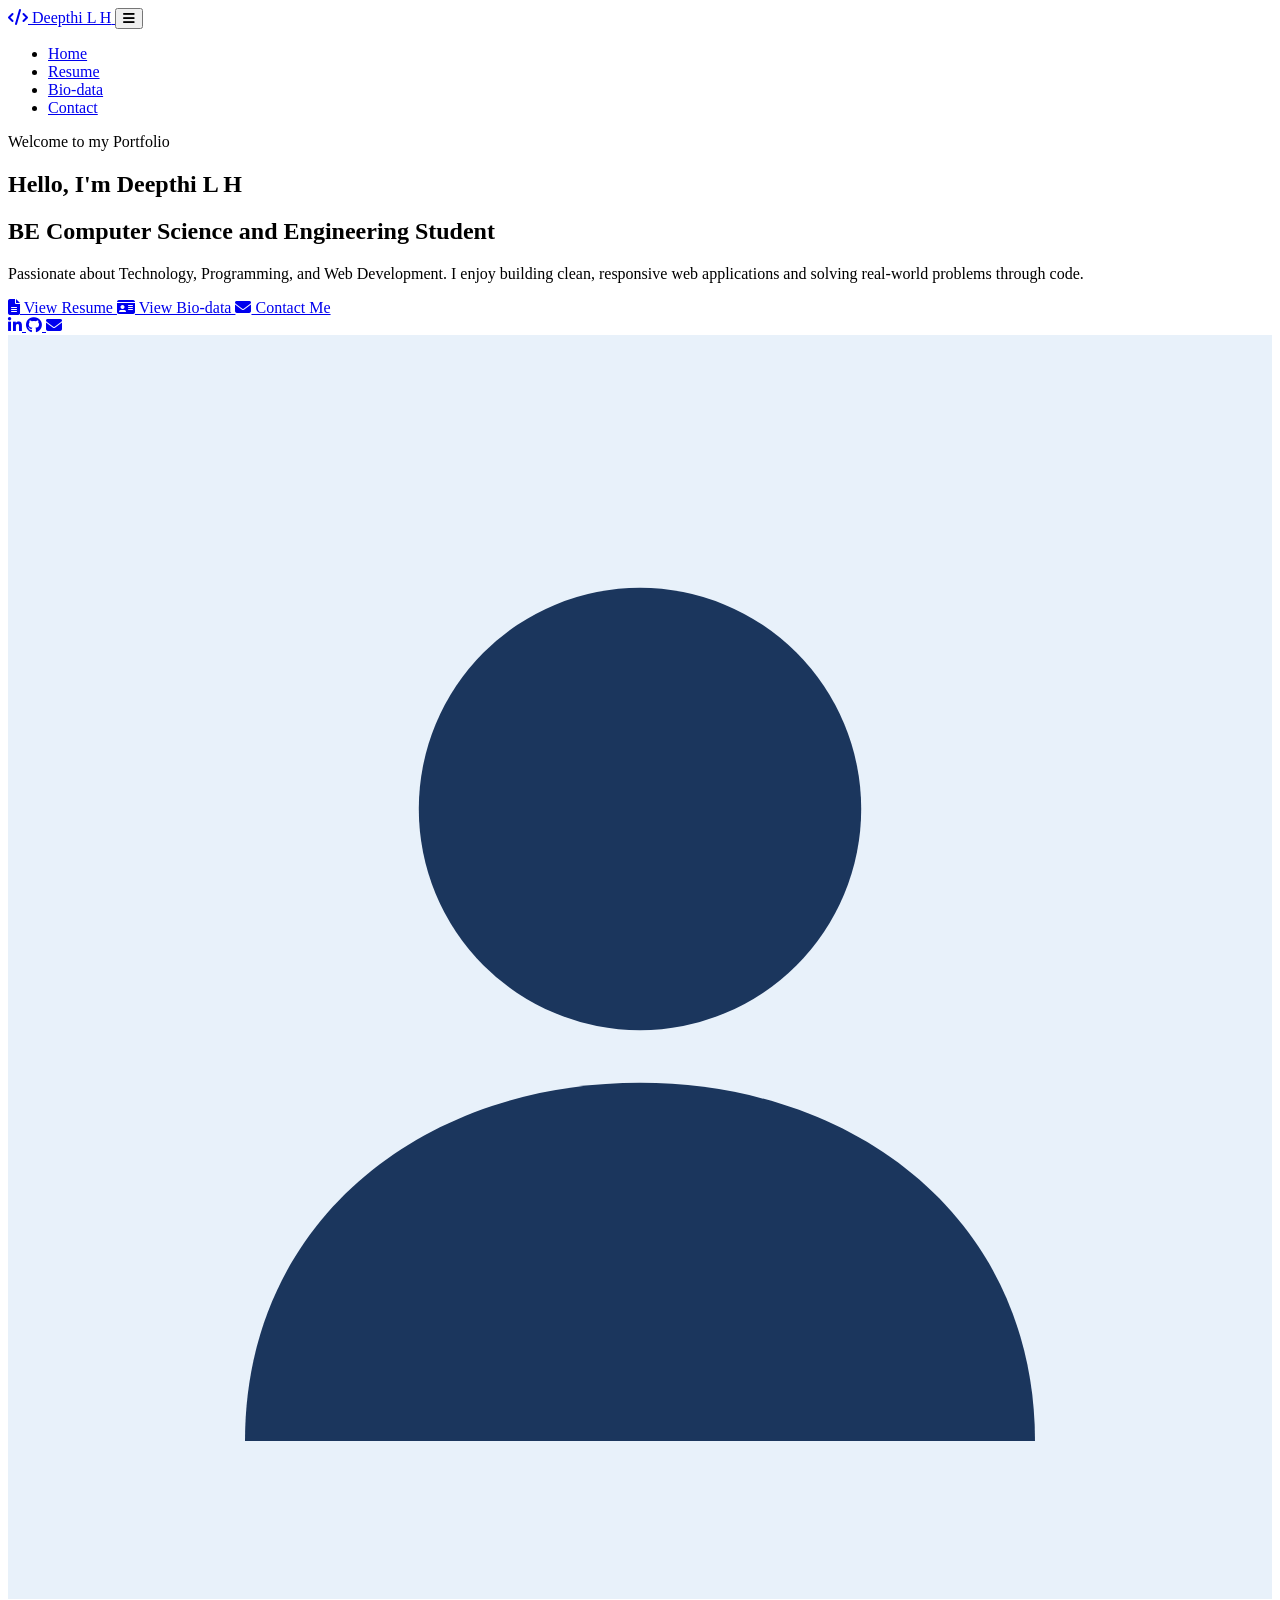
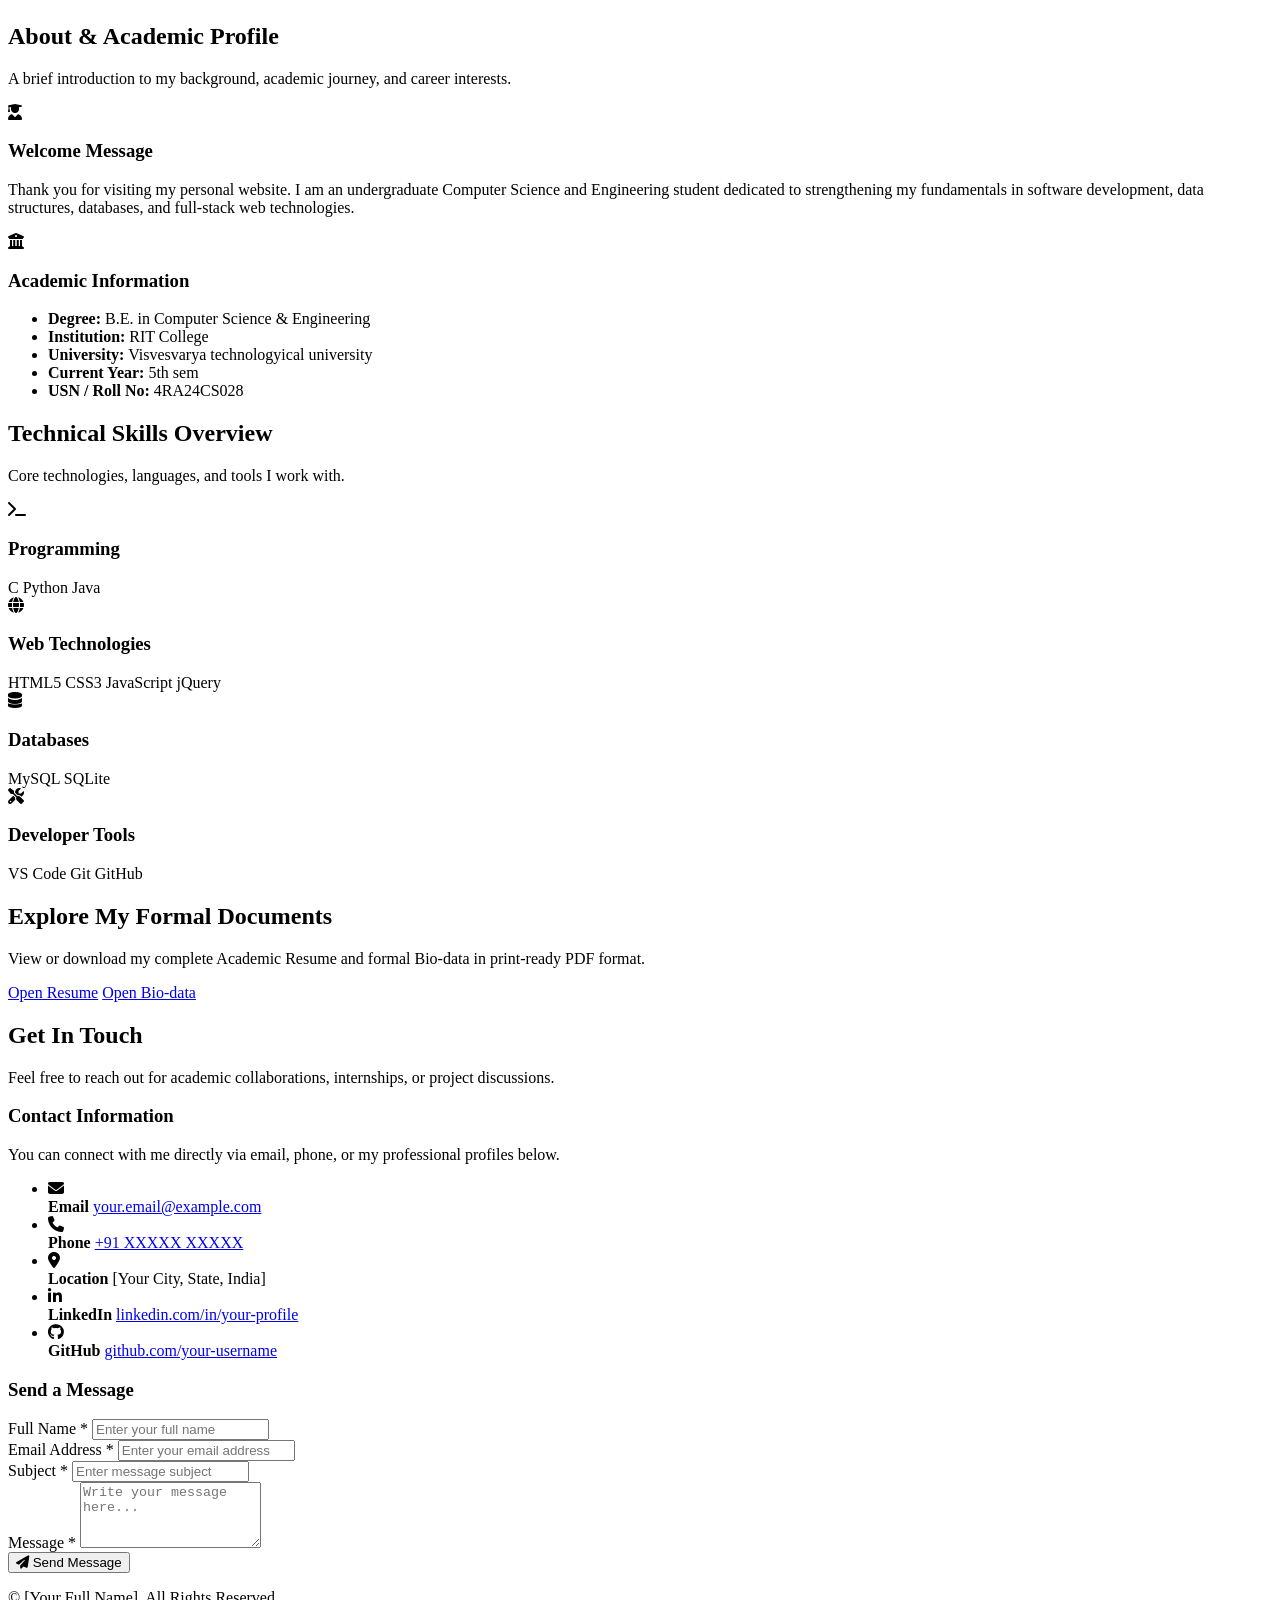
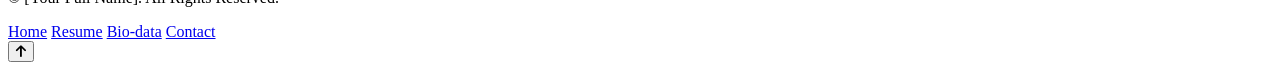
==== index.html @ 4bb5335f "Add files via upload" ====
<!DOCTYPE html>
<html lang="en">
<head>
    <meta charset="UTF-8">
    <meta name="viewport" content="width=device-width, initial-scale=1.0">
    <meta name="description" content="Personal Portfolio, Resume, and Bio-data Website">
    <title>Home | DEEPTHI L H - Portfolio</title>

    <!-- Google Fonts -->
    <link rel="preconnect" href="https://fonts.googleapis.com">
    <link rel="preconnect" href="https://fonts.gstatic.com" crossorigin>
    <link href="https://fonts.googleapis.com/css2?family=Inter:wght@300;400;500;600;700&family=Poppins:wght@500;600;700&display=swap" rel="stylesheet">

    <!-- Font Awesome Icons -->
    <link rel="stylesheet" href="https://cdnjs.cloudflare.com/ajax/libs/font-awesome/6.5.1/css/all.min.css">

    <!-- Custom CSS -->
    <link rel="stylesheet" href="css/style.css">
</head>
<body>

    <!-- Navigation Bar -->
    <header class="site-header">
        <nav class="navbar container" aria-label="Main Navigation">
            <a href="index.html" class="brand-logo">
                <span class="brand-icon"><i class="fa-solid fa-code"></i></span>
                <span class="brand-text">Deepthi L H</span>
            </a>

            <button class="nav-toggle" id="navToggle" aria-label="Toggle Navigation" aria-expanded="false">
                <i class="fa-solid fa-bars"></i>
            </button>

            <ul class="nav-links" id="navLinks">
                <li><a href="index.html" class="nav-link active">Home</a></li>
                <li><a href="resume.html" class="nav-link">Resume</a></li>
                <li><a href="biodata.html" class="nav-link">Bio-data</a></li>
                <li><a href="#contact" class="nav-link">Contact</a></li>
            </ul>
        </nav>
    </header>

    <main>
        <!-- Hero Section -->
        <section class="hero-section" id="home">
            <div class="container hero-grid">
                <div class="hero-content fade-in">
                    <span class="welcome-badge">Welcome to my Portfolio</span>
                    <h1 class="hero-title">Hello, I'm <span class="highlight">Deepthi L H</span></h1>
                    <h2 class="hero-subtitle">BE Computer Science and Engineering Student</h2>
                    <p class="hero-description">
                        Passionate about Technology, Programming, and Web Development. I enjoy building clean, responsive web applications and solving real-world problems through code.
                    </p>

                    <div class="hero-actions">
                        <a href="resume.html" class="btn btn-primary">
                            <i class="fa-solid fa-file-lines"></i> View Resume
                        </a>
                        <a href="biodata.html" class="btn btn-outline">
                            <i class="fa-solid fa-id-card"></i> View Bio-data
                        </a>
                        <a href="#contact" class="btn btn-light">
                            <i class="fa-solid fa-envelope"></i> Contact Me
                        </a>
                    </div>

                    <div class="social-links" aria-label="Social Media Links">
                        <a href="https://linkedin.com/in/your-profile" target="_blank" rel="noopener noreferrer" aria-label="LinkedIn">
                            <i class="fa-brands fa-linkedin-in"></i>
                        </a>
                        <a href="https://github.com/your-username" target="_blank" rel="noopener noreferrer" aria-label="GitHub">
                            <i class="fa-brands fa-github"></i>
                        </a>
                        <a href="mailto:your.email@example.com" aria-label="Email">
                            <i class="fa-solid fa-envelope"></i>
                        </a>
                    </div>
                </div>

                <div class="hero-image-wrapper fade-in">
                    <div class="profile-frame">
                        <img src="images/profile.jpg" alt="Profile Photograph of Deepthi L H"
                             onerror="this.onerror=null; this.src='data:image/svg+xml;utf8,<svg xmlns=%22http://www.w3.org/2000/svg%22 viewBox=%220 0 240 240%22><rect width=%22240%22 height=%22240%22 fill=%22%23e8f1fa%22/><circle cx=%22120%22 cy=%2290%22 r=%2242%22 fill=%22%231b365d%22/><path d=%22M45 210c0-42 34-68 75-68s75 26 75 68%22 fill=%22%231b365d%22/></svg>';">
                    </div>
                </div>
            </div>
        </section>

        <!-- About & Academic Overview Section -->
        <section class="section about-section" id="about">
            <div class="container">
                <div class="section-header reveal">
                    <h2 class="section-title">About &amp; Academic Profile</h2>
                    <p class="section-subtitle">A brief introduction to my background, academic journey, and career interests.</p>
                </div>

                <div class="about-grid">
                    <article class="info-card reveal">
                        <div class="card-icon"><i class="fa-solid fa-user-graduate"></i></div>
                        <h3>Welcome Message</h3>
                        <p>
                            Thank you for visiting my personal website. I am an undergraduate Computer Science and Engineering student dedicated to strengthening my fundamentals in software development, data structures, databases, and full-stack web technologies.
                        </p>
                    </article>

                    <article class="info-card reveal">
                        <div class="card-icon"><i class="fa-solid fa-building-columns"></i></div>
                        <h3>Academic Information</h3>
                        <ul class="academic-list">
                            <li><strong>Degree:</strong> B.E. in Computer Science &amp; Engineering</li>
                            <li><strong>Institution:</strong> RIT College</li>
                            <li><strong>University:</strong> Visvesvarya technologyical university</li>
                            <li><strong>Current Year:</strong> 5th sem</li>
                            <li><strong>USN / Roll No:</strong> 4RA24CS028</li>
                        </ul>
                    </article>
                </div>
            </div>
        </section>

        <!-- Technical Skills Overview -->
        <section class="section skills-section bg-subtle" id="skills">
            <div class="container">
                <div class="section-header reveal">
                    <h2 class="section-title">Technical Skills Overview</h2>
                    <p class="section-subtitle">Core technologies, languages, and tools I work with.</p>
                </div>

                <div class="skills-grid">
                    <div class="skill-card reveal">
                        <div class="skill-icon"><i class="fa-solid fa-terminal"></i></div>
                        <h3>Programming</h3>
                        <div class="skill-tags">
                            <span class="tag">C</span>
                            <span class="tag">Python</span>
                            <span class="tag">Java</span>
                        </div>
                    </div>

                    <div class="skill-card reveal">
                        <div class="skill-icon"><i class="fa-solid fa-globe"></i></div>
                        <h3>Web Technologies</h3>
                        <div class="skill-tags">
                            <span class="tag">HTML5</span>
                            <span class="tag">CSS3</span>
                            <span class="tag">JavaScript</span>
                            <span class="tag">jQuery</span>
                        </div>
                    </div>

                    <div class="skill-card reveal">
                        <div class="skill-icon"><i class="fa-solid fa-database"></i></div>
                        <h3>Databases</h3>
                        <div class="skill-tags">
                            <span class="tag">MySQL</span>
                            <span class="tag">SQLite</span>
                        </div>
                    </div>

                    <div class="skill-card reveal">
                        <div class="skill-icon"><i class="fa-solid fa-screwdriver-wrench"></i></div>
                        <h3>Developer Tools</h3>
                        <div class="skill-tags">
                            <span class="tag">VS Code</span>
                            <span class="tag">Git</span>
                            <span class="tag">GitHub</span>
                        </div>
                    </div>
                </div>
            </div>
        </section>

        <!-- Quick Navigation Callout -->
        <section class="section cta-section">
            <div class="container">
                <div class="cta-box reveal">
                    <div>
                        <h2>Explore My Formal Documents</h2>
                        <p>View or download my complete Academic Resume and formal Bio-data in print-ready PDF format.</p>
                    </div>
                    <div class="cta-buttons">
                        <a href="resume.html" class="btn btn-primary">Open Resume</a>
                        <a href="biodata.html" class="btn btn-outline-light">Open Bio-data</a>
                    </div>
                </div>
            </div>
        </section>

        <!-- Contact Section -->
        <section class="section contact-section bg-subtle" id="contact">
            <div class="container">
                <div class="section-header reveal">
                    <h2 class="section-title">Get In Touch</h2>
                    <p class="section-subtitle">Feel free to reach out for academic collaborations, internships, or project discussions.</p>
                </div>

                <div class="contact-grid">
                    <!-- Contact Details -->
                    <div class="contact-info-card reveal">
                        <h3>Contact Information</h3>
                        <p class="contact-intro">You can connect with me directly via email, phone, or my professional profiles below.</p>

                        <ul class="contact-details-list">
                            <li>
                                <span class="contact-icon"><i class="fa-solid fa-envelope"></i></span>
                                <div>
                                    <strong>Email</strong>
                                    <a href="mailto:your.email@example.com">your.email@example.com</a>
                                </div>
                            </li>
                            <li>
                                <span class="contact-icon"><i class="fa-solid fa-phone"></i></span>
                                <div>
                                    <strong>Phone</strong>
                                    <a href="tel:+910000000000">+91 XXXXX XXXXX</a>
                                </div>
                            </li>
                            <li>
                                <span class="contact-icon"><i class="fa-solid fa-location-dot"></i></span>
                                <div>
                                    <strong>Location</strong>
                                    <span>[Your City, State, India]</span>
                                </div>
                            </li>
                            <li>
                                <span class="contact-icon"><i class="fa-brands fa-linkedin-in"></i></span>
                                <div>
                                    <strong>LinkedIn</strong>
                                    <a href="https://linkedin.com/in/your-profile" target="_blank" rel="noopener noreferrer">linkedin.com/in/your-profile</a>
                                </div>
                            </li>
                            <li>
                                <span class="contact-icon"><i class="fa-brands fa-github"></i></span>
                                <div>
                                    <strong>GitHub</strong>
                                    <a href="https://github.com/your-username" target="_blank" rel="noopener noreferrer">github.com/your-username</a>
                                </div>
                            </li>
                        </ul>
                    </div>

                    <!-- Contact Form -->
                    <div class="contact-form-card reveal">
                        <h3>Send a Message</h3>
                        <form id="contactForm" novalidate>
                            <div class="form-group">
                                <label for="name">Full Name <span class="required">*</span></label>
                                <input type="text" id="name" name="name" placeholder="Enter your full name">
                                <small class="error-message" id="nameError"></small>
                            </div>

                            <div class="form-group">
                                <label for="email">Email Address <span class="required">*</span></label>
                                <input type="email" id="email" name="email" placeholder="Enter your email address">
                                <small class="error-message" id="emailError"></small>
                            </div>

                            <div class="form-group">
                                <label for="subject">Subject <span class="required">*</span></label>
                                <input type="text" id="subject" name="subject" placeholder="Enter message subject">
                                <small class="error-message" id="subjectError"></small>
                            </div>

                            <div class="form-group">
                                <label for="message">Message <span class="required">*</span></label>
                                <textarea id="message" name="message" rows="4" placeholder="Write your message here..."></textarea>
                                <small class="error-message" id="messageError"></small>
                            </div>

                            <button type="submit" class="btn btn-primary btn-block">
                                <i class="fa-solid fa-paper-plane"></i> Send Message
                            </button>

                            <div class="form-feedback" id="formFeedback" role="alert" aria-live="polite"></div>
                        </form>
                    </div>
                </div>
            </div>
        </section>
    </main>

    <!-- Footer -->
    <footer class="site-footer">
        <div class="container footer-content">
            <p>&copy; <span id="currentYear"></span> [Your Full Name]. All Rights Reserved.</p>
            <div class="footer-links">
                <a href="index.html">Home</a>
                <a href="resume.html">Resume</a>
                <a href="biodata.html">Bio-data</a>
                <a href="#contact">Contact</a>
            </div>
        </div>
    </footer>

    <!-- Back to Top Button -->
    <button id="backToTop" class="back-to-top" aria-label="Back to top">
        <i class="fa-solid fa-arrow-up"></i>
    </button>

    <!-- jQuery CDN -->
    <script src="https://code.jquery.com/jquery-3.7.1.min.js"></script>
    <!-- Custom JavaScript -->
    <script src="js/script.js"></script>
</body>
</html>
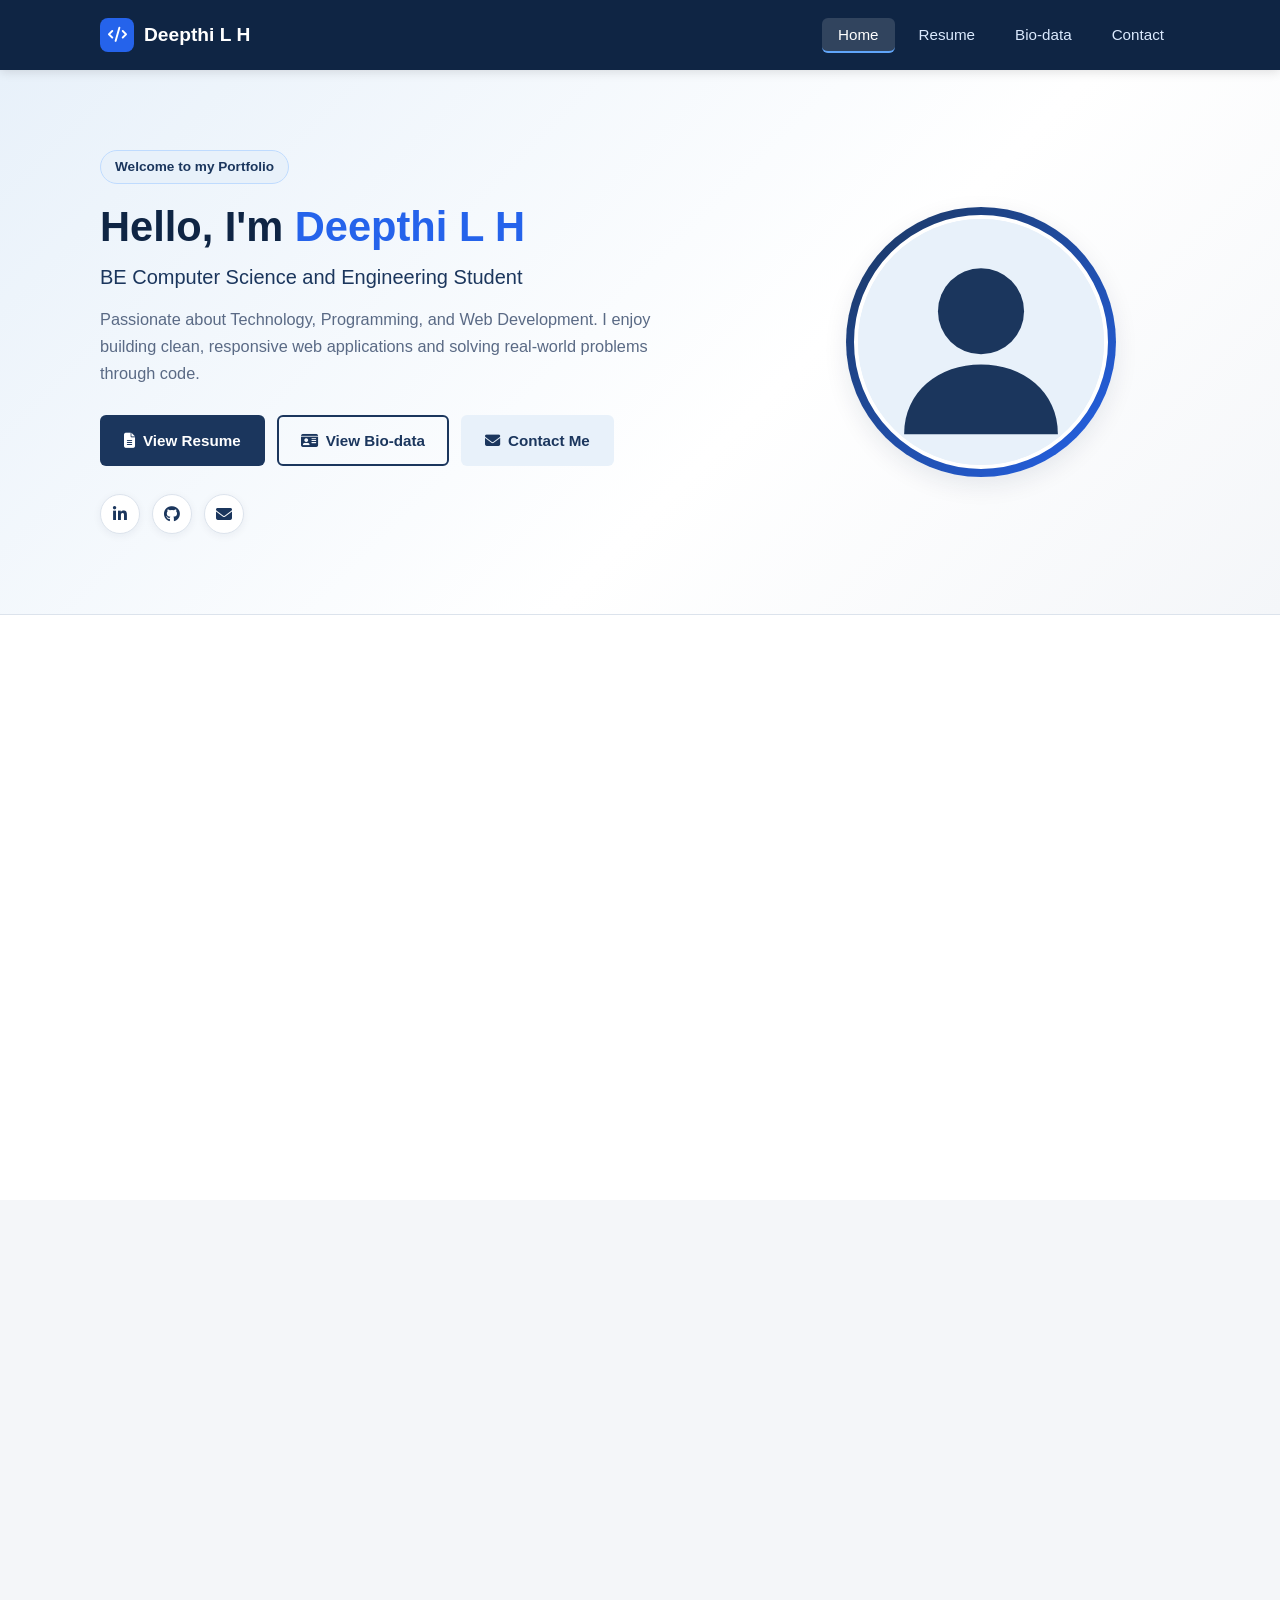
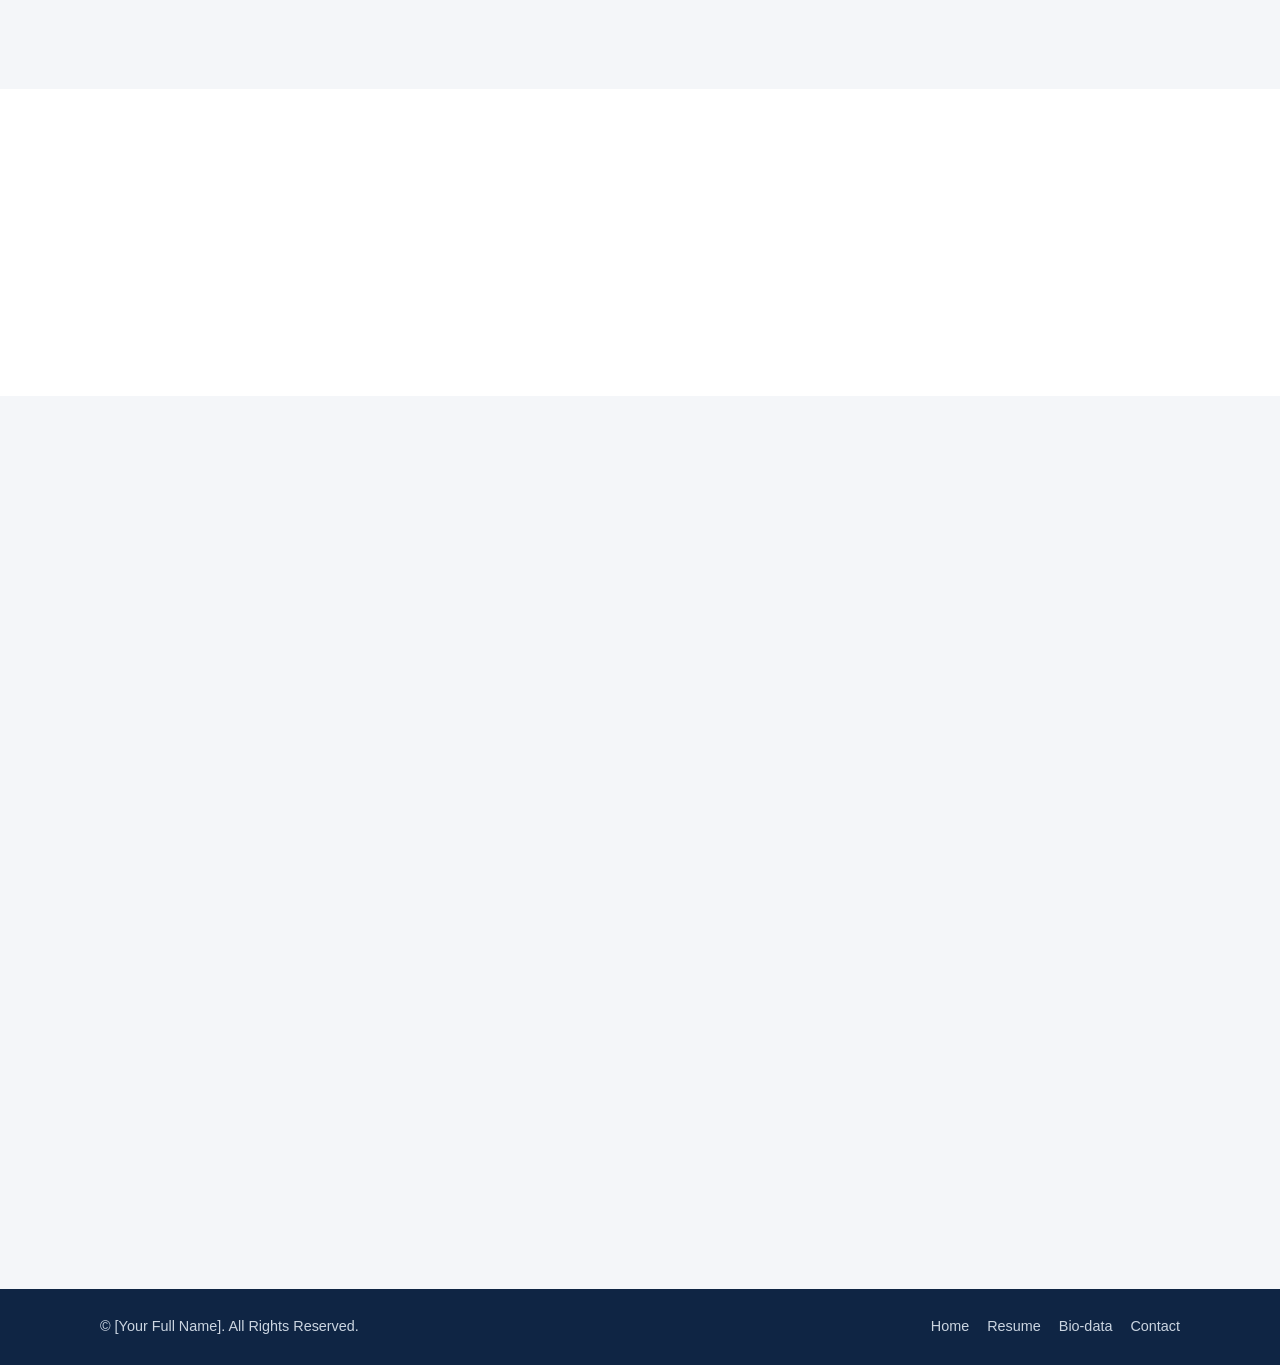
==== commit 8e67d0de: "Fix HTML encoding issues in index.html" ====
--- a/index.html
+++ b/index.html
@@ -15,7 +15,7 @@
     <link rel="stylesheet" href="https://cdnjs.cloudflare.com/ajax/libs/font-awesome/6.5.1/css/all.min.css">
 
     <!-- Custom CSS -->
-    <link rel="stylesheet" href="css/style.css">
+    <link rel="stylesheet" href="style.css">
 </head>
 <body>
 
@@ -302,4 +302,5 @@
     <!-- Custom JavaScript -->
     <script src="js/script.js"></script>
 </body>
-</html>+
+</html>
--- a/style.css
+++ b/style.css
@@ -0,0 +1,1051 @@
+/* =========================================
+   1. CSS Variables & Base Reset
+   Color Palette: Navy Blue, White, Light Blue, Subtle Grey
+   ========================================= */
+:root {
+    --navy-dark: #0f2544;
+    --navy-primary: #1b365d;
+    --blue-accent: #2563eb;
+    --blue-light: #e8f1fa;
+    --blue-border: #bfdbfe;
+    --white: #ffffff;
+    --grey-bg: #f4f6f9;
+    --grey-border: #dce3ec;
+    --text-main: #1e293b;
+    --text-muted: #5a6a85;
+    --success-color: #15803d;
+    --error-color: #dc2626;
+
+    --font-heading: 'Poppins', sans-serif;
+    --font-body: 'Inter', sans-serif;
+
+    --shadow-sm: 0 2px 8px rgba(15, 37, 68, 0.06);
+    --shadow-md: 0 8px 24px rgba(15, 37, 68, 0.09);
+    --radius-sm: 6px;
+    --radius-md: 12px;
+    --transition: all 0.25s ease;
+}
+
+*,
+*::before,
+*::after {
+    box-sizing: border-box;
+    margin: 0;
+    padding: 0;
+}
+
+html {
+    scroll-behavior: smooth;
+}
+
+body {
+    font-family: var(--font-body);
+    color: var(--text-main);
+    background-color: var(--white);
+    line-height: 1.65;
+    overflow-x: hidden;
+}
+
+h1, h2, h3, h4 {
+    font-family: var(--font-heading);
+    color: var(--navy-dark);
+    line-height: 1.3;
+}
+
+a {
+    color: var(--blue-accent);
+    text-decoration: none;
+    transition: var(--transition);
+}
+
+img {
+    max-width: 100%;
+    display: block;
+}
+
+.container {
+    width: 100%;
+    max-width: 1120px;
+    margin: 0 auto;
+    padding: 0 20px;
+}
+
+.section {
+    padding: 72px 0;
+}
+
+.bg-subtle {
+    background-color: var(--grey-bg);
+}
+
+/* =========================================
+   2. Navigation Bar
+   ========================================= */
+.site-header {
+    position: sticky;
+    top: 0;
+    z-index: 1000;
+    background-color: var(--navy-dark);
+    box-shadow: 0 2px 10px rgba(0, 0, 0, 0.12);
+}
+
+.navbar {
+    display: flex;
+    align-items: center;
+    justify-content: space-between;
+    height: 70px;
+}
+
+.brand-logo {
+    display: flex;
+    align-items: center;
+    gap: 10px;
+    color: var(--white);
+    font-family: var(--font-heading);
+    font-size: 1.2rem;
+    font-weight: 600;
+}
+
+.brand-icon {
+    display: inline-flex;
+    align-items: center;
+    justify-content: center;
+    width: 34px;
+    height: 34px;
+    background-color: var(--blue-accent);
+    border-radius: 8px;
+    font-size: 0.95rem;
+}
+
+.nav-links {
+    list-style: none;
+    display: flex;
+    align-items: center;
+    gap: 8px;
+}
+
+.nav-link {
+    color: #dbeafe;
+    font-weight: 500;
+    font-size: 0.95rem;
+    padding: 8px 16px;
+    border-radius: var(--radius-sm);
+}
+
+.nav-link:hover,
+.nav-link.active {
+    background-color: rgba(255, 255, 255, 0.14);
+    color: var(--white);
+}
+
+.nav-link.active {
+    border-bottom: 2px solid #60a5fa;
+}
+
+.nav-toggle {
+    display: none;
+    background: none;
+    border: none;
+    color: var(--white);
+    font-size: 1.4rem;
+    cursor: pointer;
+    padding: 6px;
+}
+
+/* =========================================
+   3. Buttons
+   ========================================= */
+.btn {
+    display: inline-flex;
+    align-items: center;
+    justify-content: center;
+    gap: 8px;
+    padding: 11px 22px;
+    font-family: var(--font-body);
+    font-size: 0.95rem;
+    font-weight: 600;
+    border-radius: var(--radius-sm);
+    border: 2px solid transparent;
+    cursor: pointer;
+    transition: var(--transition);
+}
+
+.btn-primary {
+    background-color: var(--navy-primary);
+    color: var(--white);
+}
+
+.btn-primary:hover {
+    background-color: var(--blue-accent);
+    transform: translateY(-2px);
+    box-shadow: var(--shadow-sm);
+}
+
+.btn-outline {
+    background-color: transparent;
+    color: var(--navy-primary);
+    border-color: var(--navy-primary);
+}
+
+.btn-outline:hover {
+    background-color: var(--navy-primary);
+    color: var(--white);
+    transform: translateY(-2px);
+}
+
+.btn-light {
+    background-color: var(--blue-light);
+    color: var(--navy-primary);
+}
+
+.btn-light:hover {
+    background-color: var(--blue-border);
+    transform: translateY(-2px);
+}
+
+.btn-outline-light {
+    background-color: transparent;
+    color: var(--white);
+    border-color: var(--white);
+}
+
+.btn-outline-light:hover {
+    background-color: var(--white);
+    color: var(--navy-dark);
+}
+
+.btn-block {
+    width: 100%;
+}
+
+/* =========================================
+   4. Hero Section (index.html)
+   ========================================= */
+.hero-section {
+    background: linear-gradient(135deg, var(--blue-light) 0%, var(--white) 60%, var(--grey-bg) 100%);
+    padding: 80px 0;
+    border-bottom: 1px solid var(--grey-border);
+}
+
+.hero-grid {
+    display: grid;
+    grid-template-columns: 1.35fr 0.85fr;
+    align-items: center;
+    gap: 48px;
+}
+
+.welcome-badge {
+    display: inline-block;
+    background-color: var(--blue-light);
+    color: var(--navy-primary);
+    border: 1px solid var(--blue-border);
+    padding: 5px 14px;
+    border-radius: 999px;
+    font-size: 0.85rem;
+    font-weight: 600;
+    margin-bottom: 16px;
+}
+
+.hero-title {
+    font-size: 2.6rem;
+    margin-bottom: 10px;
+}
+
+.hero-title .highlight {
+    color: var(--blue-accent);
+}
+
+.hero-subtitle {
+    font-size: 1.25rem;
+    font-weight: 500;
+    color: var(--navy-primary);
+    margin-bottom: 16px;
+}
+
+.hero-description {
+    color: var(--text-muted);
+    font-size: 1.02rem;
+    max-width: 580px;
+    margin-bottom: 28px;
+}
+
+.hero-actions {
+    display: flex;
+    flex-wrap: wrap;
+    gap: 12px;
+    margin-bottom: 28px;
+}
+
+.social-links {
+    display: flex;
+    gap: 12px;
+}
+
+.social-links a {
+    width: 40px;
+    height: 40px;
+    display: inline-flex;
+    align-items: center;
+    justify-content: center;
+    border-radius: 50%;
+    background-color: var(--white);
+    color: var(--navy-primary);
+    border: 1px solid var(--grey-border);
+    box-shadow: var(--shadow-sm);
+}
+
+.social-links a:hover {
+    background-color: var(--navy-primary);
+    color: var(--white);
+    transform: translateY(-3px);
+}
+
+.hero-image-wrapper {
+    display: flex;
+    justify-content: center;
+}
+
+.profile-frame {
+    width: 270px;
+    height: 270px;
+    border-radius: 50%;
+    padding: 8px;
+    background: linear-gradient(135deg, var(--navy-primary), var(--blue-accent));
+    box-shadow: var(--shadow-md);
+}
+
+.profile-frame img {
+    width: 100%;
+    height: 100%;
+    object-fit: cover;
+    border-radius: 50%;
+    border: 4px solid var(--white);
+    background-color: var(--blue-light);
+}
+
+/* =========================================
+   5. Home Sections (About, Skills, CTA, Contact)
+   ========================================= */
+.section-header {
+    text-align: center;
+    max-width: 650px;
+    margin: 0 auto 44px;
+}
+
+.section-title {
+    font-size: 1.9rem;
+    margin-bottom: 8px;
+}
+
+.section-subtitle {
+    color: var(--text-muted);
+    font-size: 0.98rem;
+}
+
+.about-grid {
+    display: grid;
+    grid-template-columns: repeat(2, 1fr);
+    gap: 28px;
+}
+
+.info-card,
+.skill-card,
+.contact-info-card,
+.contact-form-card {
+    background-color: var(--white);
+    border: 1px solid var(--grey-border);
+    border-radius: var(--radius-md);
+    padding: 28px;
+    box-shadow: var(--shadow-sm);
+    transition: var(--transition);
+}
+
+.info-card:hover,
+.skill-card:hover {
+    transform: translateY(-4px);
+    box-shadow: var(--shadow-md);
+}
+
+.card-icon,
+.skill-icon {
+    width: 48px;
+    height: 48px;
+    border-radius: 10px;
+    background-color: var(--blue-light);
+    color: var(--navy-primary);
+    display: inline-flex;
+    align-items: center;
+    justify-content: center;
+    font-size: 1.25rem;
+    margin-bottom: 16px;
+}
+
+.info-card h3,
+.skill-card h3 {
+    margin-bottom: 12px;
+    font-size: 1.2rem;
+}
+
+.academic-list {
+    list-style: none;
+    display: flex;
+    flex-direction: column;
+    gap: 8px;
+    color: var(--text-muted);
+}
+
+.academic-list strong {
+    color: var(--text-main);
+}
+
+.skills-grid {
+    display: grid;
+    grid-template-columns: repeat(4, 1fr);
+    gap: 22px;
+}
+
+.skill-tags {
+    display: flex;
+    flex-wrap: wrap;
+    gap: 8px;
+}
+
+.tag {
+    background-color: var(--blue-light);
+    color: var(--navy-primary);
+    font-size: 0.85rem;
+    font-weight: 500;
+    padding: 4px 12px;
+    border-radius: 999px;
+}
+
+.cta-box {
+    background: linear-gradient(135deg, var(--navy-dark), var(--navy-primary));
+    color: var(--white);
+    border-radius: var(--radius-md);
+    padding: 36px 40px;
+    display: flex;
+    align-items: center;
+    justify-content: space-between;
+    gap: 24px;
+    box-shadow: var(--shadow-md);
+}
+
+.cta-box h2 {
+    color: var(--white);
+    font-size: 1.55rem;
+    margin-bottom: 6px;
+}
+
+.cta-box p {
+    color: #dbeafe;
+}
+
+.cta-buttons {
+    display: flex;
+    gap: 12px;
+    flex-shrink: 0;
+}
+
+.cta-buttons .btn-primary {
+    background-color: var(--blue-accent);
+}
+
+/* Contact Section */
+.contact-grid {
+    display: grid;
+    grid-template-columns: 0.95fr 1.25fr;
+    gap: 28px;
+}
+
+.contact-intro {
+    color: var(--text-muted);
+    margin: 8px 0 22px;
+    font-size: 0.95rem;
+}
+
+.contact-details-list {
+    list-style: none;
+    display: flex;
+    flex-direction: column;
+    gap: 18px;
+}
+
+.contact-details-list li {
+    display: flex;
+    align-items: flex-start;
+    gap: 14px;
+}
+
+.contact-icon {
+    width: 40px;
+    height: 40px;
+    flex-shrink: 0;
+    border-radius: 8px;
+    background-color: var(--blue-light);
+    color: var(--navy-primary);
+    display: inline-flex;
+    align-items: center;
+    justify-content: center;
+}
+
+.contact-details-list strong {
+    display: block;
+    font-size: 0.88rem;
+    color: var(--text-muted);
+}
+
+.contact-details-list a,
+.contact-details-list span {
+    color: var(--navy-dark);
+    font-weight: 500;
+    word-break: break-word;
+}
+
+/* Form Styling */
+.contact-form-card h3 {
+    margin-bottom: 18px;
+}
+
+.form-group {
+    margin-bottom: 16px;
+}
+
+.form-group label {
+    display: block;
+    font-weight: 500;
+    font-size: 0.92rem;
+    margin-bottom: 6px;
+    color: var(--navy-dark);
+}
+
+.required {
+    color: var(--error-color);
+}
+
+.form-group input,
+.form-group textarea {
+    width: 100%;
+    padding: 11px 14px;
+    border: 1px solid var(--grey-border);
+    border-radius: var(--radius-sm);
+    font-family: var(--font-body);
+    font-size: 0.95rem;
+    color: var(--text-main);
+    transition: var(--transition);
+}
+
+.form-group input:focus,
+.form-group textarea:focus {
+    outline: none;
+    border-color: var(--blue-accent);
+    box-shadow: 0 0 0 3px rgba(37, 99, 235, 0.14);
+}
+
+.form-group input.input-error,
+.form-group textarea.input-error {
+    border-color: var(--error-color);
+}
+
+.error-message {
+    display: block;
+    color: var(--error-color);
+    font-size: 0.82rem;
+    margin-top: 4px;
+    min-height: 16px;
+}
+
+.form-feedback {
+    margin-top: 14px;
+    padding: 12px 14px;
+    border-radius: var(--radius-sm);
+    font-size: 0.92rem;
+    font-weight: 500;
+    display: none;
+}
+
+.form-feedback.success {
+    display: block;
+    background-color: #dcfce7;
+    color: var(--success-color);
+    border: 1px solid #86efac;
+}
+
+.form-feedback.error {
+    display: block;
+    background-color: #fee2e2;
+    color: var(--error-color);
+    border: 1px solid #fca5a5;
+}
+
+/* =========================================
+   6. Formal Document Pages (Resume & Bio-data)
+   ========================================= */
+.document-page {
+    background-color: var(--grey-bg);
+}
+
+.document-main {
+    padding: 40px 0 70px;
+}
+
+.doc-toolbar {
+    display: flex;
+    align-items: center;
+    justify-content: space-between;
+    flex-wrap: wrap;
+    gap: 16px;
+    margin-bottom: 24px;
+}
+
+.page-heading {
+    font-size: 1.7rem;
+}
+
+.page-subheading {
+    color: var(--text-muted);
+    font-size: 0.95rem;
+}
+
+.document-sheet {
+    background-color: var(--white);
+    border: 1px solid var(--grey-border);
+    border-radius: var(--radius-md);
+    padding: 48px 54px;
+    box-shadow: var(--shadow-md);
+    max-width: 920px;
+    margin: 0 auto;
+}
+
+.doc-header {
+    text-align: center;
+    border-bottom: 2px solid var(--navy-primary);
+    padding-bottom: 20px;
+    margin-bottom: 26px;
+}
+
+.doc-name {
+    font-size: 1.9rem;
+    letter-spacing: 0.5px;
+    color: var(--navy-dark);
+}
+
+.doc-role {
+    color: var(--navy-primary);
+    font-weight: 500;
+    margin-top: 4px;
+}
+
+.doc-contact-bar {
+    display: flex;
+    flex-wrap: wrap;
+    justify-content: center;
+    gap: 12px 20px;
+    margin-top: 14px;
+    font-size: 0.88rem;
+    color: var(--text-muted);
+}
+
+.doc-contact-bar i {
+    color: var(--navy-primary);
+    margin-right: 5px;
+}
+
+.doc-section {
+    margin-bottom: 24px;
+}
+
+.doc-section-title {
+    font-size: 1.08rem;
+    text-transform: uppercase;
+    letter-spacing: 0.6px;
+    color: var(--navy-primary);
+    border-bottom: 1.5px solid var(--blue-border);
+    padding-bottom: 6px;
+    margin-bottom: 14px;
+}
+
+/* Tables */
+.table-responsive {
+    width: 100%;
+    overflow-x: auto;
+}
+
+.formal-table {
+    width: 100%;
+    border-collapse: collapse;
+    font-size: 0.92rem;
+}
+
+.formal-table th,
+.formal-table td {
+    border: 1px solid var(--grey-border);
+    padding: 10px 12px;
+    text-align: left;
+}
+
+.formal-table thead th {
+    background-color: var(--white);
+    color: var(--navy-dark);
+    font-weight: 600;
+    border-bottom: 2px solid var(--navy-primary);
+}
+
+.formal-table tbody tr:nth-child(even) {
+    background-color: #fafbfd;
+}
+
+/* Resume Specific */
+.skills-list-grid {
+    display: flex;
+    flex-direction: column;
+    gap: 8px;
+}
+
+.skill-row {
+    display: grid;
+    grid-template-columns: 210px 1fr;
+    gap: 10px;
+    font-size: 0.95rem;
+}
+
+.project-item {
+    margin-bottom: 14px;
+}
+
+.project-header {
+    display: flex;
+    justify-content: space-between;
+    align-items: baseline;
+    flex-wrap: wrap;
+    gap: 8px;
+    margin-bottom: 4px;
+}
+
+.project-header h4 {
+    font-size: 1rem;
+}
+
+.project-tech {
+    font-size: 0.84rem;
+    font-weight: 600;
+    color: var(--navy-primary);
+    background-color: var(--blue-light);
+    padding: 2px 10px;
+    border-radius: 4px;
+}
+
+.doc-bullet-list {
+    padding-left: 20px;
+    display: flex;
+    flex-direction: column;
+    gap: 6px;
+    font-size: 0.95rem;
+}
+
+.two-col-section {
+    display: grid;
+    grid-template-columns: 1fr 1fr;
+    gap: 28px;
+}
+
+.signature-row {
+    display: flex;
+    justify-content: space-between;
+    align-items: flex-end;
+    margin-top: 28px;
+    gap: 20px;
+}
+
+.signature-box {
+    text-align: right;
+}
+
+.signature-label {
+    font-size: 0.85rem;
+    color: var(--text-muted);
+    margin-bottom: 24px;
+}
+
+.signature-line {
+    font-weight: 600;
+    color: var(--navy-dark);
+    border-top: 1px solid var(--navy-dark);
+    padding-top: 4px;
+    min-width: 180px;
+    text-align: center;
+}
+
+/* Bio-data Specific */
+.biodata-header {
+    display: flex;
+    justify-content: space-between;
+    align-items: center;
+    border-bottom: 2px solid var(--navy-primary);
+    padding-bottom: 18px;
+    margin-bottom: 26px;
+    gap: 20px;
+}
+
+.biodata-photo {
+    width: 105px;
+    height: 125px;
+    border: 2px solid var(--navy-primary);
+    border-radius: 4px;
+    overflow: hidden;
+    flex-shrink: 0;
+}
+
+.biodata-photo img {
+    width: 100%;
+    height: 100%;
+    object-fit: cover;
+}
+
+.biodata-table {
+    width: 100%;
+    border-collapse: collapse;
+    font-size: 0.95rem;
+}
+
+.biodata-table th,
+.biodata-table td {
+    padding: 8px 10px;
+    border-bottom: 1px solid #edf2f7;
+    vertical-align: top;
+}
+
+.biodata-table th {
+    width: 220px;
+    text-align: left;
+    color: var(--navy-dark);
+    font-weight: 600;
+}
+
+/* =========================================
+   7. Footer & Back to Top
+   ========================================= */
+.site-footer {
+    background-color: var(--navy-dark);
+    color: #cbd5e1;
+    padding: 26px 0;
+    font-size: 0.9rem;
+}
+
+.footer-content {
+    display: flex;
+    justify-content: space-between;
+    align-items: center;
+    flex-wrap: wrap;
+    gap: 12px;
+}
+
+.footer-links {
+    display: flex;
+    gap: 18px;
+}
+
+.footer-links a {
+    color: #cbd5e1;
+}
+
+.footer-links a:hover {
+    color: var(--white);
+}
+
+.back-to-top {
+    position: fixed;
+    right: 24px;
+    bottom: 24px;
+    width: 44px;
+    height: 44px;
+    border-radius: 50%;
+    border: none;
+    background-color: var(--navy-primary);
+    color: var(--white);
+    font-size: 1rem;
+    cursor: pointer;
+    box-shadow: var(--shadow-md);
+    display: none;
+    align-items: center;
+    justify-content: center;
+    z-index: 999;
+    transition: var(--transition);
+}
+
+.back-to-top:hover {
+    background-color: var(--blue-accent);
+    transform: translateY(-3px);
+}
+
+/* =========================================
+   8. Subtle Entrance Animations
+   ========================================= */
+.fade-in {
+    animation: fadeInUp 0.6s ease both;
+}
+
+.reveal {
+    opacity: 0;
+    transform: translateY(18px);
+    transition: opacity 0.55s ease, transform 0.55s ease;
+}
+
+.reveal.visible {
+    opacity: 1;
+    transform: translateY(0);
+}
+
+@keyframes fadeInUp {
+    from {
+        opacity: 0;
+        transform: translateY(16px);
+    }
+    to {
+        opacity: 1;
+        transform: translateY(0);
+    }
+}
+
+/* =========================================
+   9. Responsive Breakpoints
+   ========================================= */
+@media (max-width: 992px) {
+    .hero-grid {
+        grid-template-columns: 1fr;
+        text-align: center;
+    }
+
+    .hero-description {
+        margin-left: auto;
+        margin-right: auto;
+    }
+
+    .hero-actions,
+    .social-links {
+        justify-content: center;
+    }
+
+    .hero-image-wrapper {
+        order: -1;
+    }
+
+    .skills-grid {
+        grid-template-columns: repeat(2, 1fr);
+    }
+
+    .contact-grid,
+    .about-grid {
+        grid-template-columns: 1fr;
+    }
+
+    .cta-box {
+        flex-direction: column;
+        text-align: center;
+    }
+}
+
+@media (max-width: 768px) {
+    .nav-toggle {
+        display: block;
+    }
+
+    .nav-links {
+        position: absolute;
+        top: 70px;
+        left: 0;
+        width: 100%;
+        background-color: var(--navy-dark);
+        flex-direction: column;
+        align-items: stretch;
+        padding: 12px 20px 20px;
+        display: none;
+        border-top: 1px solid rgba(255, 255, 255, 0.1);
+    }
+
+    .nav-links.open {
+        display: flex;
+    }
+
+    .hero-title {
+        font-size: 2rem;
+    }
+
+    .profile-frame {
+        width: 210px;
+        height: 210px;
+    }
+
+    .document-sheet {
+        padding: 28px 20px;
+    }
+
+    .two-col-section,
+    .skill-row {
+        grid-template-columns: 1fr;
+    }
+
+    .biodata-header {
+        flex-direction: column-reverse;
+        text-align: center;
+    }
+
+    .biodata-table th {
+        width: 140px;
+    }
+}
+
+@media (max-width: 480px) {
+    .skills-grid {
+        grid-template-columns: 1fr;
+    }
+
+    .signature-row {
+        flex-direction: column;
+        align-items: flex-start;
+    }
+
+    .signature-box {
+        text-align: left;
+    }
+}
+
+/* =========================================
+   10. Print Styles (PDF Export for Resume & Bio-data)
+   ========================================= */
+@media print {
+    body {
+        background-color: #ffffff !important;
+        color: #000000 !important;
+        font-size: 11pt;
+    }
+
+    .no-print,
+    .site-header,
+    .site-footer,
+    .doc-toolbar,
+    .back-to-top {
+        display: none !important;
+    }
+
+    .document-main {
+        padding: 0 !important;
+    }
+
+    .container {
+        max-width: 100% !important;
+        padding: 0 !important;
+    }
+
+    .document-sheet {
+        box-shadow: none !important;
+        border: none !important;
+        padding: 0 !important;
+        margin: 0 !important;
+        max-width: 100% !important;
+    }
+
+    .doc-section {
+        page-break-inside: avoid;
+    }
+}
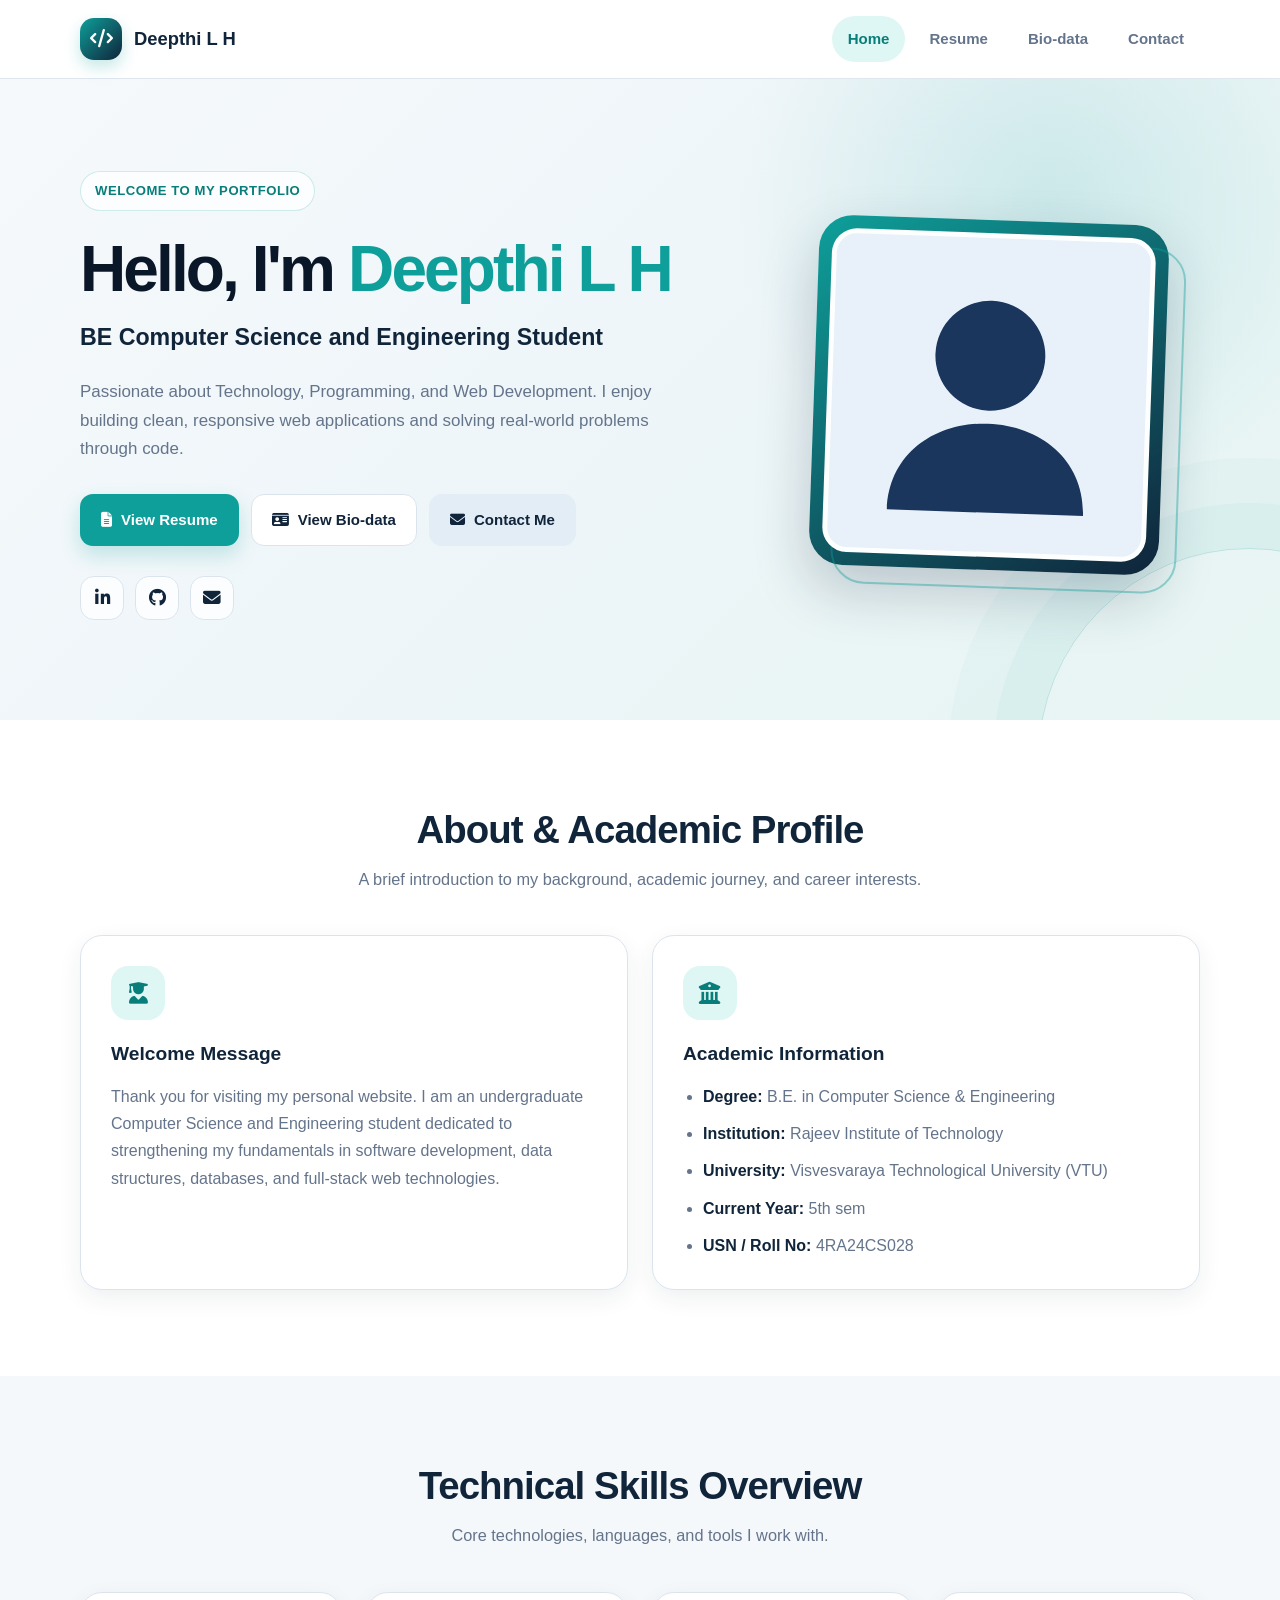
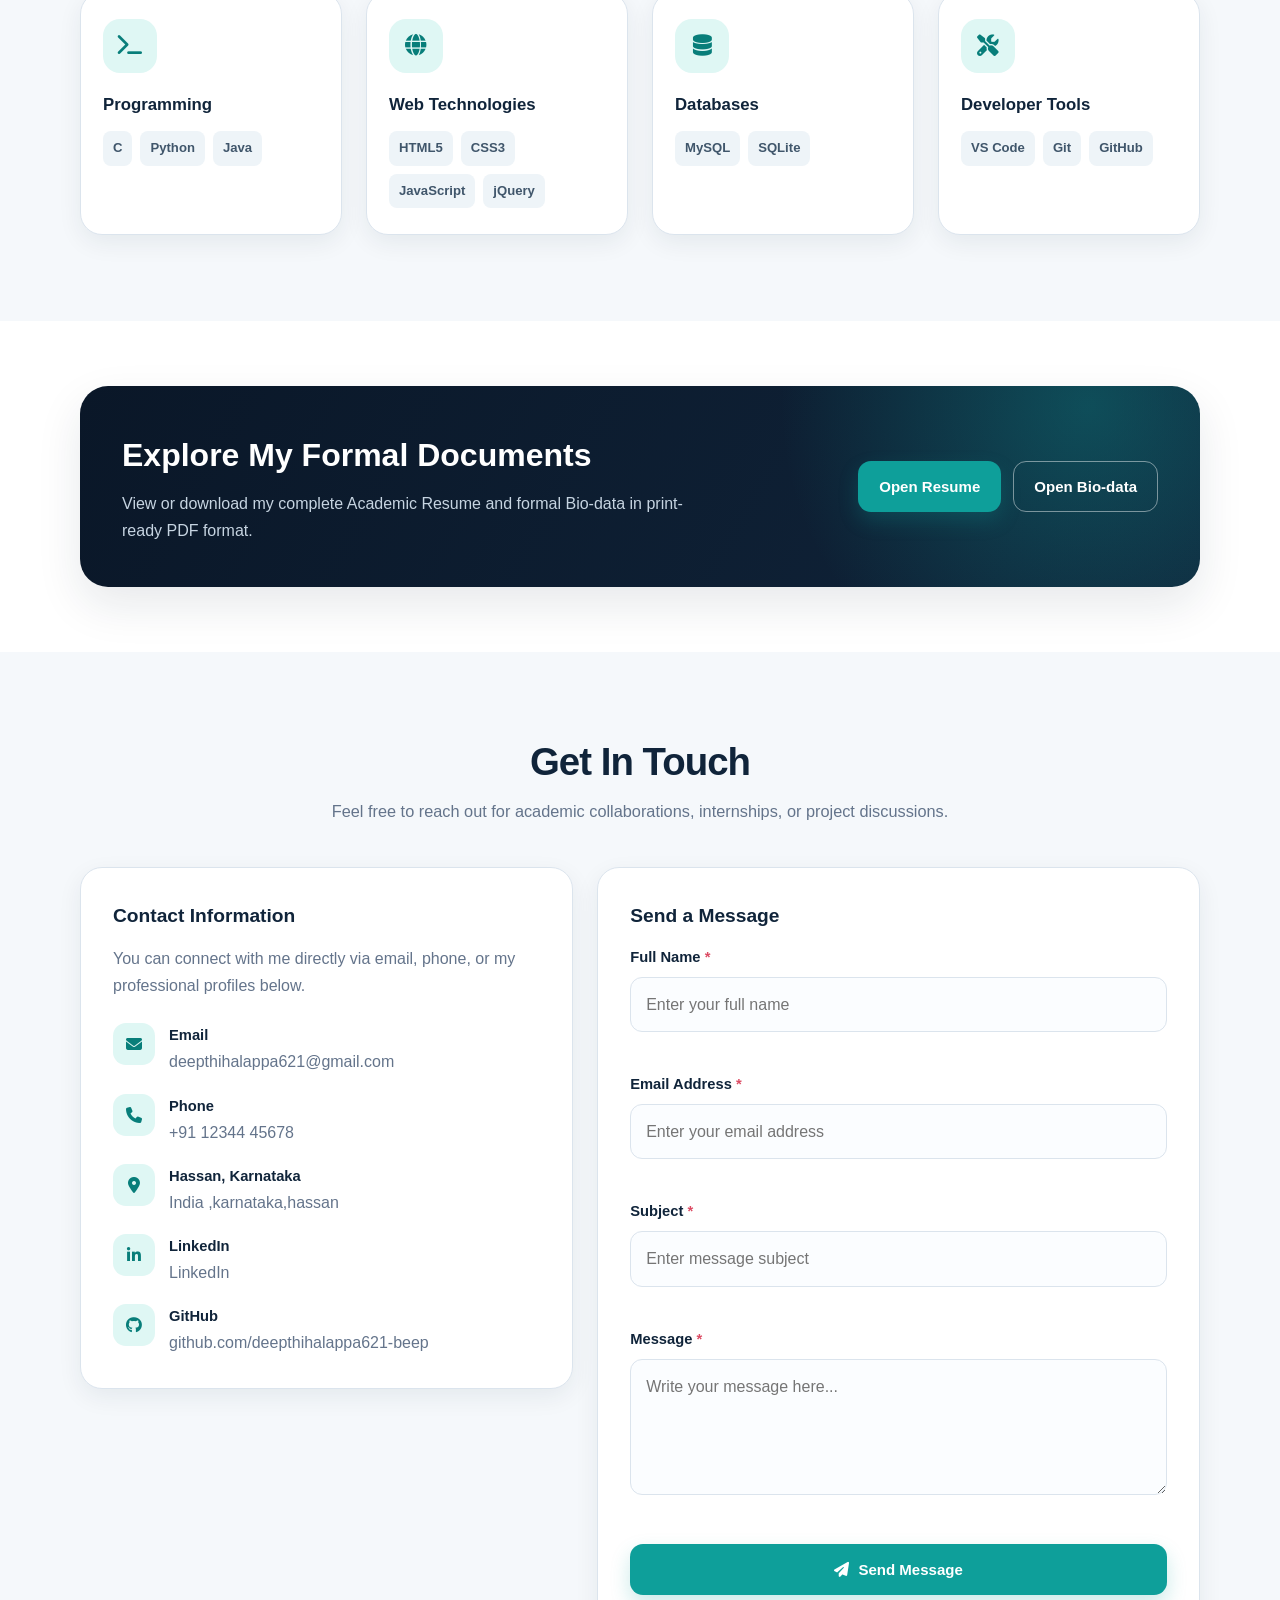
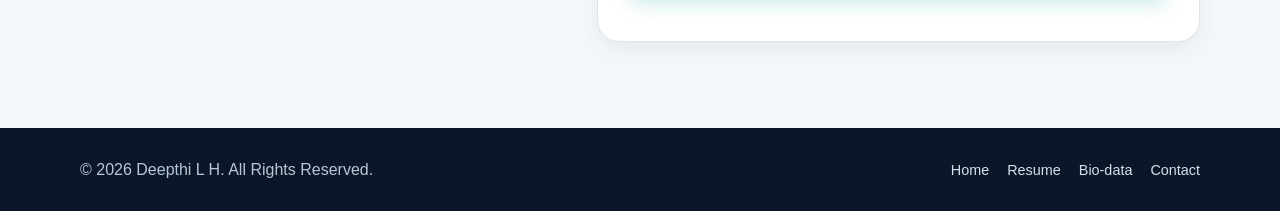
==== commit 7d4e08ca: "Update print statement from 'Hello' to 'Goodbye'" ====
--- a/index.html
+++ b/index.html
@@ -15,7 +15,929 @@
     <link rel="stylesheet" href="https://cdnjs.cloudflare.com/ajax/libs/font-awesome/6.5.1/css/all.min.css">
 
     <!-- Custom CSS -->
-    <link rel="stylesheet" href="style.css">
+   <style>
+       /* =========================================================
+   Deepthi L H - Portfolio
+   Theme: Midnight Navy + Teal + Cloud White
+   Keep this file in the repository root beside index.html.
+   ========================================================= */
+
+:root {
+    --navy: #10243a;
+    --navy-deep: #0a1728;
+    --teal: #0e9f9a;
+    --teal-dark: #087e7a;
+    --teal-soft: #dff7f4;
+    --sky: #eaf2f8;
+    --white: #ffffff;
+    --surface: #f5f8fb;
+    --text: #243447;
+    --muted: #64748b;
+    --border: #dbe4ed;
+    --shadow: 0 18px 45px rgba(16, 36, 58, 0.10);
+    --shadow-soft: 0 8px 25px rgba(16, 36, 58, 0.07);
+    --radius: 22px;
+    --radius-small: 14px;
+}
+
+* {
+    box-sizing: border-box;
+}
+
+html {
+    scroll-behavior: smooth;
+    scroll-padding-top: 90px;
+}
+
+body {
+    margin: 0;
+    background: var(--white);
+    color: var(--text);
+    font-family: "Inter", "Segoe UI", Arial, sans-serif;
+    font-size: 16px;
+    line-height: 1.7;
+}
+
+img {
+    display: block;
+    max-width: 100%;
+}
+
+a {
+    color: var(--teal-dark);
+    text-decoration: none;
+    transition: color .2s ease, background .2s ease, transform .2s ease;
+}
+
+a:hover {
+    color: var(--navy);
+}
+
+button,
+input,
+textarea {
+    font: inherit;
+}
+
+.container {
+    width: min(1120px, calc(100% - 40px));
+    margin-inline: auto;
+}
+
+/* Header / navigation */
+.site-header {
+    position: sticky;
+    top: 0;
+    z-index: 1000;
+    background: rgba(255, 255, 255, .94);
+    border-bottom: 1px solid rgba(219, 228, 237, .9);
+    backdrop-filter: blur(16px);
+}
+
+.navbar {
+    min-height: 78px;
+    display: flex;
+    align-items: center;
+    justify-content: space-between;
+    gap: 24px;
+}
+
+.brand-logo {
+    display: inline-flex;
+    align-items: center;
+    gap: 12px;
+    color: var(--navy);
+    font-family: "Poppins", sans-serif;
+    font-weight: 700;
+    font-size: 1.15rem;
+}
+
+.brand-icon {
+    width: 42px;
+    height: 42px;
+    display: grid;
+    place-items: center;
+    border-radius: 14px;
+    color: var(--white);
+    background: linear-gradient(135deg, var(--teal), var(--navy));
+    box-shadow: 0 7px 16px rgba(14, 159, 154, .24);
+}
+
+.nav-links {
+    display: flex;
+    align-items: center;
+    gap: 8px;
+    list-style: none;
+    margin: 0;
+    padding: 0;
+}
+
+.nav-link {
+    display: inline-flex;
+    align-items: center;
+    padding: 10px 16px;
+    border-radius: 999px;
+    color: var(--muted);
+    font-weight: 600;
+    font-size: .94rem;
+}
+
+.nav-link:hover,
+.nav-link.active {
+    color: var(--teal-dark);
+    background: var(--teal-soft);
+}
+
+.nav-toggle {
+    display: none;
+    border: 1px solid var(--border);
+    background: var(--white);
+    color: var(--navy);
+    width: 44px;
+    height: 44px;
+    border-radius: 12px;
+    cursor: pointer;
+}
+
+/* Hero */
+.hero-section {
+    position: relative;
+    overflow: hidden;
+    padding: 92px 0 100px;
+    background:
+        radial-gradient(circle at 82% 20%, rgba(14, 159, 154, .15), transparent 27%),
+        linear-gradient(135deg, #f6f9fc 0%, #edf5f8 55%, #e7f5f3 100%);
+}
+
+.hero-section::before {
+    content: "";
+    position: absolute;
+    width: 420px;
+    height: 420px;
+    right: -180px;
+    bottom: -250px;
+    border: 1px solid rgba(14, 159, 154, .22);
+    border-radius: 50%;
+    box-shadow: 0 0 0 45px rgba(14, 159, 154, .04), 0 0 0 90px rgba(14, 159, 154, .03);
+}
+
+.hero-grid {
+    position: relative;
+    display: grid;
+    grid-template-columns: 1.2fr .8fr;
+    align-items: center;
+    gap: 64px;
+}
+
+.hero-content {
+    max-width: 670px;
+}
+
+.welcome-badge {
+    display: inline-flex;
+    align-items: center;
+    gap: 8px;
+    padding: 8px 14px;
+    border: 1px solid rgba(14, 159, 154, .2);
+    border-radius: 999px;
+    background: rgba(255, 255, 255, .75);
+    color: var(--teal-dark);
+    font-weight: 700;
+    font-size: .82rem;
+    letter-spacing: .04em;
+    text-transform: uppercase;
+}
+
+.hero-title {
+    margin: 22px 0 12px;
+    color: var(--navy-deep);
+    font-family: "Poppins", sans-serif;
+    font-size: clamp(2.5rem, 5vw, 4.2rem);
+    line-height: 1.14;
+    letter-spacing: -.045em;
+}
+
+.highlight {
+    color: var(--teal);
+}
+
+.hero-subtitle {
+    margin: 0 0 20px;
+    color: var(--navy);
+    font-size: clamp(1.15rem, 2vw, 1.45rem);
+    font-weight: 600;
+}
+
+.hero-description {
+    max-width: 620px;
+    margin: 0 0 30px;
+    color: var(--muted);
+    font-size: 1.06rem;
+}
+
+.hero-actions,
+.cta-buttons {
+    display: flex;
+    flex-wrap: wrap;
+    gap: 12px;
+}
+
+.btn {
+    display: inline-flex;
+    align-items: center;
+    justify-content: center;
+    gap: 9px;
+    min-height: 48px;
+    padding: 12px 20px;
+    border: 1px solid transparent;
+    border-radius: 13px;
+    cursor: pointer;
+    font-weight: 700;
+    font-size: .94rem;
+    transition: transform .2s ease, box-shadow .2s ease, background .2s ease;
+}
+
+.btn:hover {
+    transform: translateY(-2px);
+}
+
+.btn-primary {
+    color: var(--white);
+    background: var(--teal);
+    box-shadow: 0 9px 20px rgba(14, 159, 154, .22);
+}
+
+.btn-primary:hover {
+    color: var(--white);
+    background: var(--teal-dark);
+    box-shadow: 0 12px 24px rgba(14, 159, 154, .28);
+}
+
+.btn-outline {
+    color: var(--navy);
+    background: var(--white);
+    border-color: var(--border);
+}
+
+.btn-outline:hover {
+    color: var(--teal-dark);
+    border-color: var(--teal);
+}
+
+.btn-light {
+    color: var(--navy);
+    background: #e3edf5;
+}
+
+.btn-light:hover {
+    color: var(--navy);
+    background: #d3e4ee;
+}
+
+.btn-outline-light {
+    color: var(--white);
+    border-color: rgba(255, 255, 255, .45);
+    background: transparent;
+}
+
+.btn-outline-light:hover {
+    color: var(--navy);
+    background: var(--white);
+}
+
+.btn-block {
+    width: 100%;
+}
+
+.social-links {
+    display: flex;
+    gap: 11px;
+    margin-top: 30px;
+}
+
+.social-links a {
+    width: 44px;
+    height: 44px;
+    display: grid;
+    place-items: center;
+    border: 1px solid var(--border);
+    border-radius: 14px;
+    background: rgba(255, 255, 255, .8);
+    color: var(--navy);
+    font-size: 1.1rem;
+}
+
+.social-links a:hover {
+    color: var(--white);
+    background: var(--navy);
+    border-color: var(--navy);
+    transform: translateY(-3px);
+}
+
+.hero-image-wrapper {
+    display: flex;
+    justify-content: center;
+}
+
+.profile-frame {
+    position: relative;
+    width: min(350px, 100%);
+    aspect-ratio: 1;
+    padding: 13px;
+    border-radius: 34px;
+    background: linear-gradient(145deg, var(--teal), var(--navy));
+    box-shadow: 0 24px 55px rgba(16, 36, 58, .22);
+    transform: rotate(2deg);
+}
+
+.profile-frame::before {
+    content: "";
+    position: absolute;
+    inset: 22px -18px -18px 22px;
+    z-index: -1;
+    border: 2px solid rgba(14, 159, 154, .4);
+    border-radius: 34px;
+}
+
+.profile-frame img {
+    width: 100%;
+    height: 100%;
+    object-fit: cover;
+    border: 5px solid rgba(255, 255, 255, .9);
+    border-radius: 25px;
+    background: var(--sky);
+}
+
+/* Sections */
+.section {
+    padding: 86px 0;
+}
+
+.bg-subtle {
+    background: var(--surface);
+}
+
+.section-header {
+    max-width: 720px;
+    margin: 0 auto 42px;
+    text-align: center;
+}
+
+.section-title {
+    margin: 0 0 12px;
+    color: var(--navy);
+    font-family: "Poppins", sans-serif;
+    font-size: clamp(1.8rem, 3vw, 2.55rem);
+    line-height: 1.25;
+    letter-spacing: -.025em;
+}
+
+.section-subtitle {
+    margin: 0;
+    color: var(--muted);
+    font-size: 1.02rem;
+}
+
+.about-grid,
+.skills-grid,
+.contact-grid {
+    display: grid;
+    gap: 24px;
+}
+
+.about-grid {
+    grid-template-columns: repeat(2, minmax(0, 1fr));
+}
+
+.info-card,
+.skill-card,
+.contact-info-card,
+.contact-form-card {
+    border: 1px solid var(--border);
+    border-radius: var(--radius);
+    background: var(--white);
+    box-shadow: var(--shadow-soft);
+}
+
+.info-card {
+    padding: 30px;
+}
+
+.card-icon,
+.skill-icon {
+    width: 54px;
+    height: 54px;
+    display: grid;
+    place-items: center;
+    margin-bottom: 18px;
+    border-radius: 17px;
+    background: var(--teal-soft);
+    color: var(--teal-dark);
+    font-size: 1.35rem;
+}
+
+.info-card h3,
+.skill-card h3,
+.contact-info-card h3,
+.contact-form-card h3 {
+    margin: 0 0 12px;
+    color: var(--navy);
+    font-family: "Poppins", sans-serif;
+    font-size: 1.2rem;
+}
+
+.info-card p {
+    margin: 0;
+    color: var(--muted);
+}
+
+.academic-list {
+    display: grid;
+    gap: 10px;
+    margin: 0;
+    padding-left: 20px;
+    color: var(--muted);
+}
+
+.academic-list strong {
+    color: var(--navy);
+}
+
+/* Skills */
+.skills-grid {
+    grid-template-columns: repeat(4, minmax(0, 1fr));
+}
+
+.skill-card {
+    padding: 26px 22px;
+    transition: transform .25s ease, box-shadow .25s ease, border-color .25s ease;
+}
+
+.skill-card:hover,
+.info-card:hover {
+    transform: translateY(-5px);
+    border-color: rgba(14, 159, 154, .45);
+    box-shadow: var(--shadow);
+}
+
+.skill-card h3 {
+    font-size: 1.05rem;
+}
+
+.skill-tags {
+    display: flex;
+    flex-wrap: wrap;
+    gap: 8px;
+}
+
+.tag {
+    display: inline-flex;
+    padding: 6px 10px;
+    border-radius: 8px;
+    background: #eef4f8;
+    color: #40566b;
+    font-size: .82rem;
+    font-weight: 600;
+}
+
+/* CTA */
+.cta-section {
+    padding-top: 65px;
+    padding-bottom: 65px;
+}
+
+.cta-box {
+    display: flex;
+    align-items: center;
+    justify-content: space-between;
+    gap: 28px;
+    padding: 42px;
+    border-radius: 28px;
+    color: var(--white);
+    background:
+        radial-gradient(circle at 90% 10%, rgba(14, 159, 154, .35), transparent 30%),
+        linear-gradient(120deg, var(--navy-deep), var(--navy));
+    box-shadow: var(--shadow);
+}
+
+.cta-box h2 {
+    margin: 0 0 8px;
+    color: var(--white);
+    font-family: "Poppins", sans-serif;
+    font-size: clamp(1.5rem, 3vw, 2rem);
+}
+
+.cta-box p {
+    margin: 0;
+    max-width: 580px;
+    color: #c6d4e1;
+}
+
+/* Contact */
+.contact-grid {
+    grid-template-columns: .9fr 1.1fr;
+    align-items: start;
+}
+
+.contact-info-card,
+.contact-form-card {
+    padding: 32px;
+}
+
+.contact-intro {
+    margin: 0 0 24px;
+    color: var(--muted);
+}
+
+.contact-details-list {
+    display: grid;
+    gap: 18px;
+    list-style: none;
+    margin: 0;
+    padding: 0;
+}
+
+.contact-details-list li {
+    display: flex;
+    align-items: flex-start;
+    gap: 14px;
+}
+
+.contact-icon {
+    flex: 0 0 42px;
+    width: 42px;
+    height: 42px;
+    display: grid;
+    place-items: center;
+    border-radius: 13px;
+    background: var(--teal-soft);
+    color: var(--teal-dark);
+}
+
+.contact-details-list strong {
+    display: block;
+    color: var(--navy);
+    font-size: .92rem;
+}
+
+.contact-details-list a,
+.contact-details-list span:not(.contact-icon) {
+    color: var(--muted);
+    overflow-wrap: anywhere;
+}
+
+.contact-details-list a:hover {
+    color: var(--teal-dark);
+}
+
+.form-group {
+    margin-bottom: 18px;
+}
+
+.form-group label {
+    display: block;
+    margin-bottom: 7px;
+    color: var(--navy);
+    font-size: .92rem;
+    font-weight: 700;
+}
+
+.required {
+    color: #dc4c64;
+}
+
+.form-group input,
+.form-group textarea {
+    width: 100%;
+    padding: 13px 15px;
+    border: 1px solid var(--border);
+    border-radius: 12px;
+    outline: none;
+    background: #fbfdff;
+    color: var(--text);
+    transition: border-color .2s ease, box-shadow .2s ease;
+}
+
+.form-group input:focus,
+.form-group textarea:focus {
+    border-color: var(--teal);
+    box-shadow: 0 0 0 4px rgba(14, 159, 154, .12);
+    background: var(--white);
+}
+
+.form-group textarea {
+    resize: vertical;
+    min-height: 130px;
+}
+
+.error-message {
+    display: block;
+    min-height: 18px;
+    margin-top: 4px;
+    color: #c43d52;
+    font-size: .82rem;
+}
+
+.form-feedback {
+    margin-top: 14px;
+    color: var(--teal-dark);
+    font-weight: 600;
+}
+
+/* Footer / utility */
+.site-footer {
+    padding: 28px 0;
+    background: var(--navy-deep);
+    color: #b8c7d6;
+}
+
+.footer-content {
+    display: flex;
+    align-items: center;
+    justify-content: space-between;
+    gap: 22px;
+}
+
+.footer-content p {
+    margin: 0;
+}
+
+.footer-links {
+    display: flex;
+    flex-wrap: wrap;
+    gap: 18px;
+}
+
+.footer-links a {
+    color: #d4e0eb;
+    font-size: .9rem;
+}
+
+.footer-links a:hover {
+    color: #66d7d0;
+}
+
+.back-to-top {
+    position: fixed;
+    right: 22px;
+    bottom: 22px;
+    z-index: 900;
+    width: 48px;
+    height: 48px;
+    border: 0;
+    border-radius: 15px;
+    background: var(--teal);
+    color: var(--white);
+    box-shadow: 0 10px 25px rgba(14, 159, 154, .3);
+    cursor: pointer;
+    opacity: 0;
+    visibility: hidden;
+    transform: translateY(10px);
+    transition: all .2s ease;
+}
+
+.back-to-top.show,
+.back-to-top.visible {
+    opacity: 1;
+    visibility: visible;
+    transform: translateY(0);
+}
+
+.back-to-top:hover {
+    background: var(--teal-dark);
+}
+
+/* Reveal animation: visible by default so content still appears if JS fails */
+.reveal {
+    opacity: 1;
+    transform: none;
+}
+
+.reveal.visible {
+    animation: riseIn .65s ease both;
+}
+
+.fade-in {
+    animation: riseIn .75s ease both;
+}
+
+@keyframes riseIn {
+    from { opacity: 0; transform: translateY(18px); }
+    to { opacity: 1; transform: translateY(0); }
+}
+
+/* Resume and bio-data pages: shared document styling */
+.resume-container,
+.biodata-container,
+.document-container,
+.resume-page,
+.biodata-page {
+    width: min(900px, calc(100% - 36px));
+    margin: 42px auto;
+    padding: clamp(22px, 4vw, 48px);
+    border: 1px solid var(--border);
+    border-radius: var(--radius);
+    background: var(--white);
+    box-shadow: var(--shadow-soft);
+}
+
+.resume-container h1,
+.biodata-container h1,
+.document-container h1,
+.resume-page h1,
+.biodata-page h1 {
+    color: var(--navy);
+    font-family: "Poppins", sans-serif;
+}
+
+.resume-container h2,
+.biodata-container h2,
+.document-container h2,
+.resume-page h2,
+.biodata-page h2 {
+    color: var(--teal-dark);
+    border-bottom: 1px solid var(--border);
+    padding-bottom: 8px;
+}
+
+.resume-container a,
+.biodata-container a,
+.document-container a,
+.resume-page a,
+.biodata-page a {
+    color: var(--teal-dark);
+}
+
+@media (max-width: 980px) {
+    .hero-grid {
+        gap: 40px;
+    }
+
+    .skills-grid {
+        grid-template-columns: repeat(2, minmax(0, 1fr));
+    }
+
+    .contact-grid {
+        grid-template-columns: 1fr;
+    }
+}
+
+@media (max-width: 760px) {
+    .container {
+        width: min(100% - 30px, 1120px);
+    }
+
+    .navbar {
+        min-height: 70px;
+    }
+
+    .nav-toggle {
+        display: grid;
+        place-items: center;
+    }
+
+    .nav-links {
+        position: absolute;
+        top: calc(100% + 1px);
+        left: 0;
+        right: 0;
+        display: none;
+        flex-direction: column;
+        align-items: stretch;
+        gap: 4px;
+        padding: 14px 20px 20px;
+        border-bottom: 1px solid var(--border);
+        background: var(--white);
+        box-shadow: 0 14px 24px rgba(16, 36, 58, .08);
+    }
+
+    .nav-links.open,
+    .nav-links.show,
+    .nav-links.active {
+        display: flex;
+    }
+
+    .nav-link {
+        justify-content: center;
+    }
+
+    .hero-section {
+        padding: 62px 0 72px;
+    }
+
+    .hero-grid {
+        grid-template-columns: 1fr;
+        text-align: center;
+    }
+
+    .hero-content {
+        margin-inline: auto;
+    }
+
+    .hero-actions,
+    .social-links {
+        justify-content: center;
+    }
+
+    .hero-image-wrapper {
+        grid-row: 1;
+    }
+
+    .profile-frame {
+        width: min(270px, 80%);
+    }
+
+    .about-grid {
+        grid-template-columns: 1fr;
+    }
+
+    .section {
+        padding: 64px 0;
+    }
+
+    .cta-box {
+        align-items: flex-start;
+        flex-direction: column;
+        padding: 30px;
+    }
+
+    .contact-info-card,
+    .contact-form-card {
+        padding: 24px;
+    }
+
+    .footer-content {
+        flex-direction: column;
+        text-align: center;
+    }
+
+    .footer-links {
+        justify-content: center;
+    }
+}
+
+@media (max-width: 480px) {
+    .skills-grid {
+        grid-template-columns: 1fr;
+    }
+
+    .hero-title {
+        font-size: 2.35rem;
+    }
+
+    .hero-actions .btn,
+    .cta-buttons .btn {
+        width: 100%;
+    }
+
+    .info-card,
+    .skill-card {
+        padding: 22px;
+    }
+}
+
+@media (prefers-reduced-motion: reduce) {
+    *,
+    *::before,
+    *::after {
+        scroll-behavior: auto !important;
+        animation-duration: .01ms !important;
+        animation-iteration-count: 1 !important;
+        transition-duration: .01ms !important;
+    }
+}
+
+@media print {
+    .site-header,
+    .back-to-top,
+    .hero-actions,
+    .social-links,
+    .contact-form-card,
+    .footer-links {
+        display: none !important;
+    }
+
+    body {
+        color: #111;
+        background: #fff;
+    }
+
+    .section {
+        padding: 24px 0;
+    }
+
+    .info-card,
+    .skill-card,
+    .contact-info-card,
+    .resume-container,
+    .biodata-container,
+    .document-container {
+        box-shadow: none;
+        break-inside: avoid;
+    }
+}
+
+   </style>
 </head>
 <body>
 
@@ -65,13 +987,13 @@
                     </div>
 
                     <div class="social-links" aria-label="Social Media Links">
-                        <a href="https://linkedin.com/in/your-profile" target="_blank" rel="noopener noreferrer" aria-label="LinkedIn">
+                        <a href="https://www.linkedin.com/" target="_blank" rel="noopener noreferrer" aria-label="LinkedIn">
                             <i class="fa-brands fa-linkedin-in"></i>
                         </a>
-                        <a href="https://github.com/your-username" target="_blank" rel="noopener noreferrer" aria-label="GitHub">
+                        <a href="https://github.com/deepthihalappa621-beep" target="_blank" rel="noopener noreferrer" aria-label="GitHub">
                             <i class="fa-brands fa-github"></i>
                         </a>
-                        <a href="mailto:your.email@example.com" aria-label="Email">
+                        <a href="mailto:deepthihalappa621@gmail.com" aria-label="Email">
                             <i class="fa-solid fa-envelope"></i>
                         </a>
                     </div>
@@ -79,7 +1001,7 @@
 
                 <div class="hero-image-wrapper fade-in">
                     <div class="profile-frame">
-                        <img src="images/profile.jpg" alt="Profile Photograph of Deepthi L H"
+                        <img src="profile.jpg" alt="Profile Photograph of Deepthi L H"
                              onerror="this.onerror=null; this.src='data:image/svg+xml;utf8,<svg xmlns=%22http://www.w3.org/2000/svg%22 viewBox=%220 0 240 240%22><rect width=%22240%22 height=%22240%22 fill=%22%23e8f1fa%22/><circle cx=%22120%22 cy=%2290%22 r=%2242%22 fill=%22%231b365d%22/><path d=%22M45 210c0-42 34-68 75-68s75 26 75 68%22 fill=%22%231b365d%22/></svg>';">
                     </div>
                 </div>
@@ -108,8 +1030,8 @@
                         <h3>Academic Information</h3>
                         <ul class="academic-list">
                             <li><strong>Degree:</strong> B.E. in Computer Science &amp; Engineering</li>
-                            <li><strong>Institution:</strong> RIT College</li>
-                            <li><strong>University:</strong> Visvesvarya technologyical university</li>
+                            <li><strong>Institution:</strong> Rajeev Institute of Technology</li>
+                            <li><strong>University:</strong> Visvesvaraya Technological University (VTU)</li>
                             <li><strong>Current Year:</strong> 5th sem</li>
                             <li><strong>USN / Roll No:</strong> 4RA24CS028</li>
                         </ul>
@@ -205,35 +1127,35 @@
                                 <span class="contact-icon"><i class="fa-solid fa-envelope"></i></span>
                                 <div>
                                     <strong>Email</strong>
-                                    <a href="mailto:your.email@example.com">your.email@example.com</a>
+                                    <a href="mailto:deepthihalappa621@gmail.com">deepthihalappa621@gmail.com</a>
                                 </div>
                             </li>
                             <li>
                                 <span class="contact-icon"><i class="fa-solid fa-phone"></i></span>
                                 <div>
                                     <strong>Phone</strong>
-                                    <a href="tel:+910000000000">+91 XXXXX XXXXX</a>
+                                    <a href="tel:+911234445678">+91 12344 45678</a>
                                 </div>
                             </li>
                             <li>
                                 <span class="contact-icon"><i class="fa-solid fa-location-dot"></i></span>
                                 <div>
-                                    <strong>Location</strong>
-                                    <span>[Your City, State, India]</span>
+                                    <strong>Hassan, Karnataka</strong>
+                                    <span>India ,karnataka,hassan</span>
                                 </div>
                             </li>
                             <li>
                                 <span class="contact-icon"><i class="fa-brands fa-linkedin-in"></i></span>
                                 <div>
                                     <strong>LinkedIn</strong>
-                                    <a href="https://linkedin.com/in/your-profile" target="_blank" rel="noopener noreferrer">linkedin.com/in/your-profile</a>
+                                    <a href="https://linkedin.com/in/deepthihalappa" target="_blank" rel="noopener noreferrer">LinkedIn</a>
                                 </div>
                             </li>
                             <li>
                                 <span class="contact-icon"><i class="fa-brands fa-github"></i></span>
                                 <div>
                                     <strong>GitHub</strong>
-                                    <a href="https://github.com/your-username" target="_blank" rel="noopener noreferrer">github.com/your-username</a>
+                                    <a href="https://github.com/deepthihalappa621-beep" target="_blank" rel="noopener noreferrer">github.com/deepthihalappa621-beep</a>
                                 </div>
                             </li>
                         </ul>
@@ -282,7 +1204,7 @@
     <!-- Footer -->
     <footer class="site-footer">
         <div class="container footer-content">
-            <p>&copy; <span id="currentYear"></span> [Your Full Name]. All Rights Reserved.</p>
+            <p>&copy; <span id="currentYear"></span> Deepthi L H. All Rights Reserved.</p>
             <div class="footer-links">
                 <a href="index.html">Home</a>
                 <a href="resume.html">Resume</a>
@@ -300,7 +1222,6 @@
     <!-- jQuery CDN -->
     <script src="https://code.jquery.com/jquery-3.7.1.min.js"></script>
     <!-- Custom JavaScript -->
-    <script src="js/script.js"></script>
+    <script src="script.js"></script>
 </body>
-
 </html>
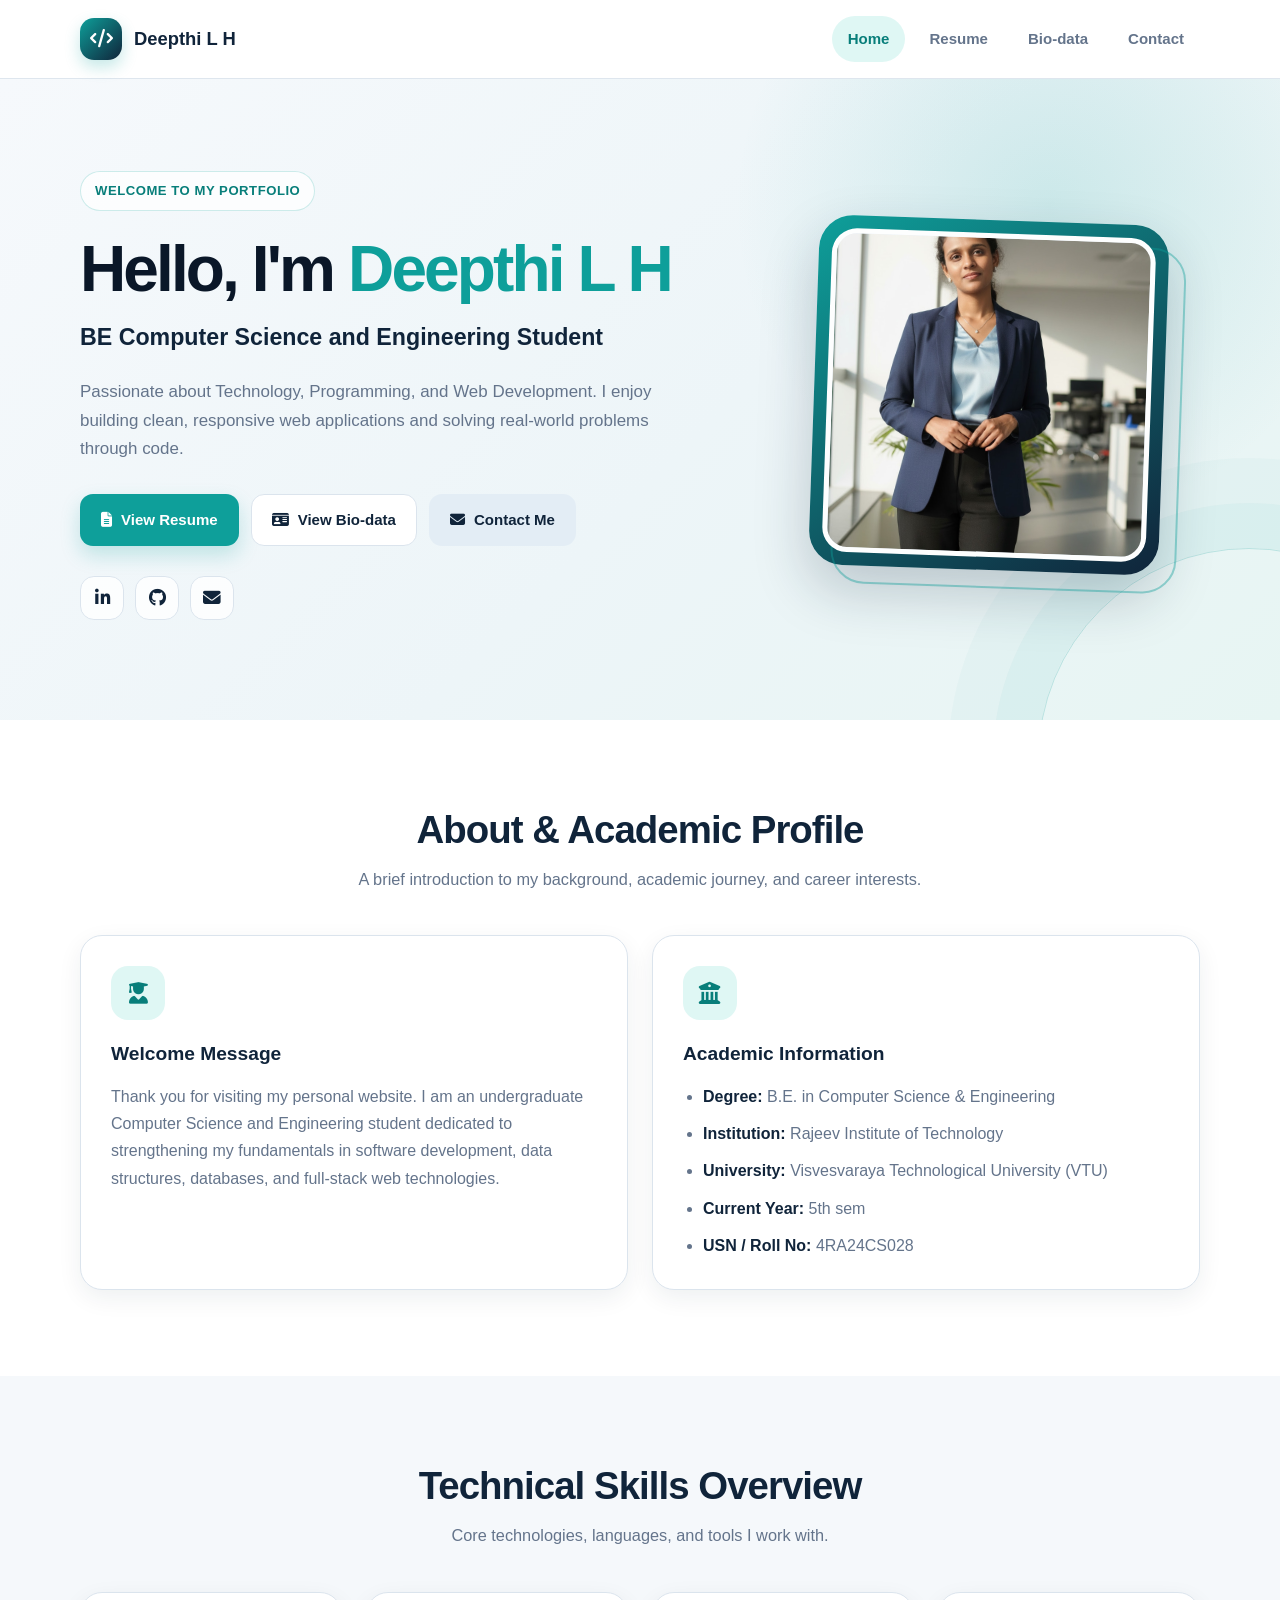
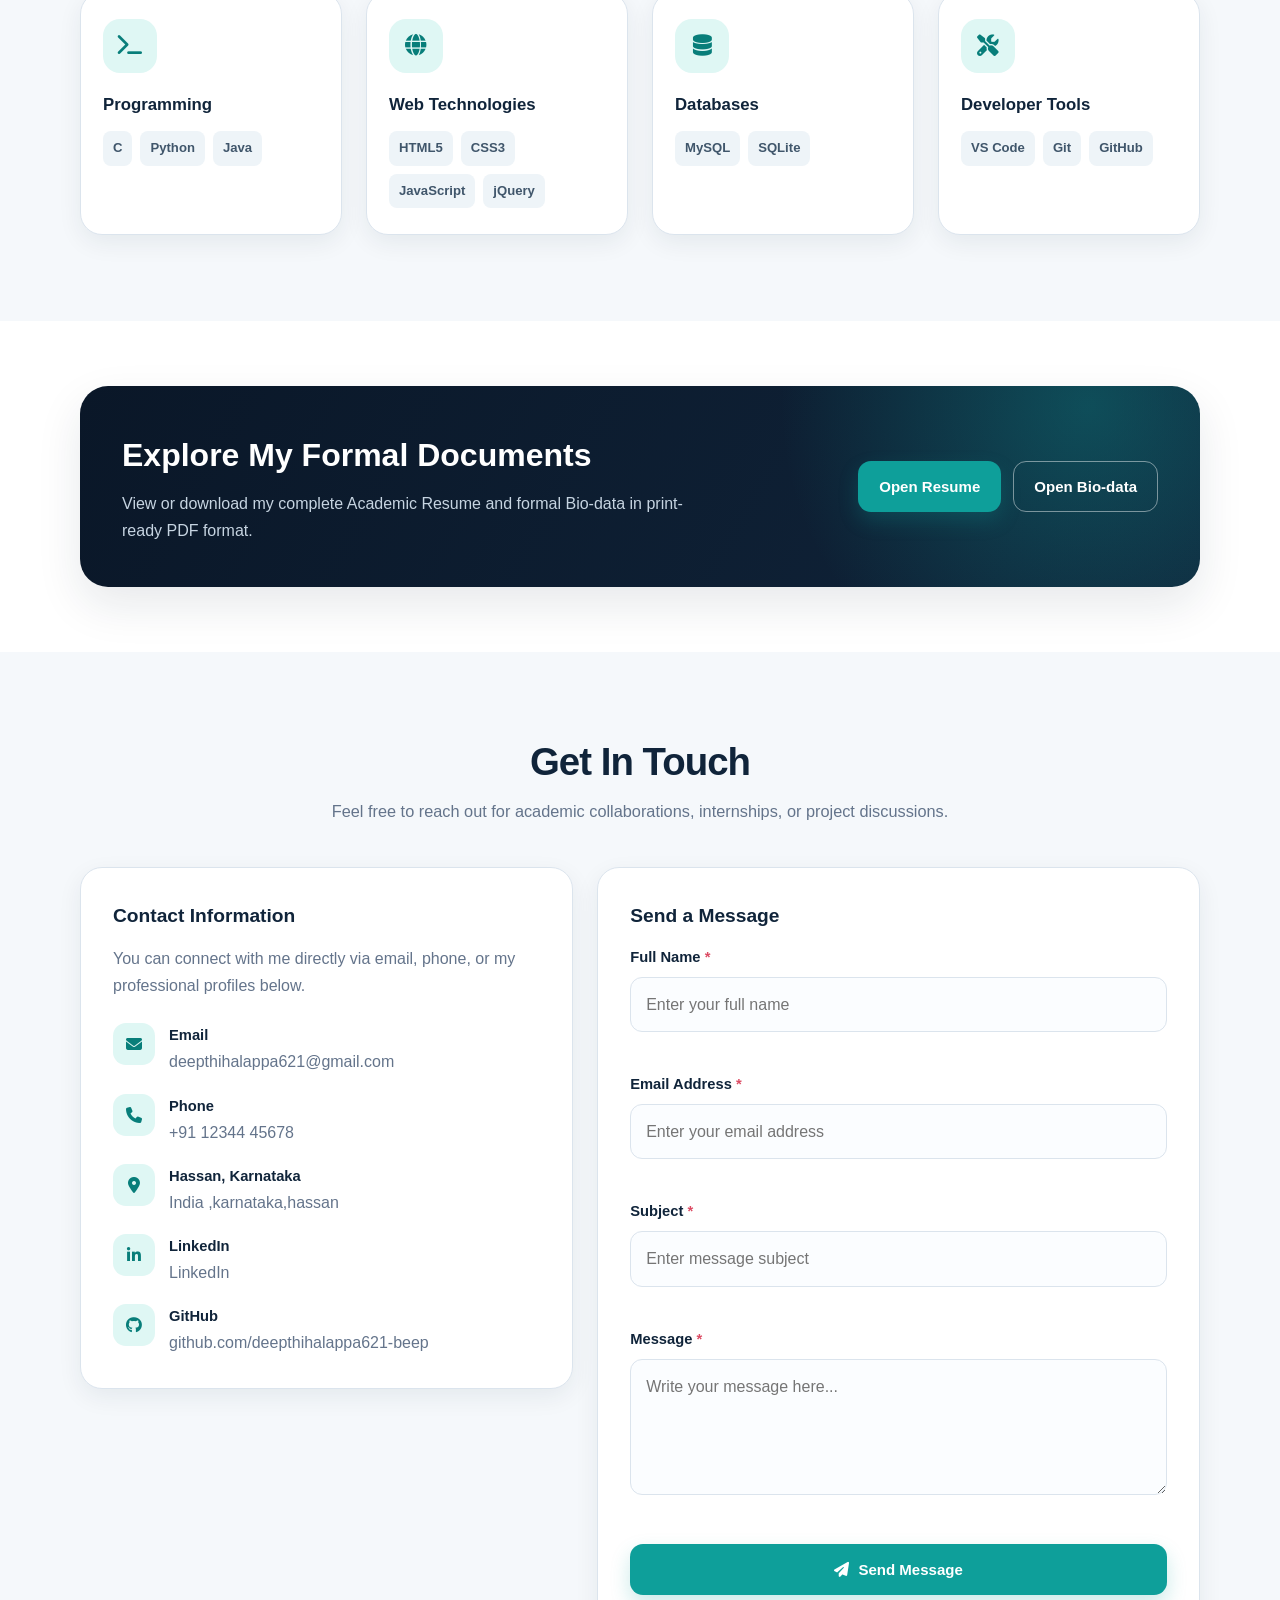
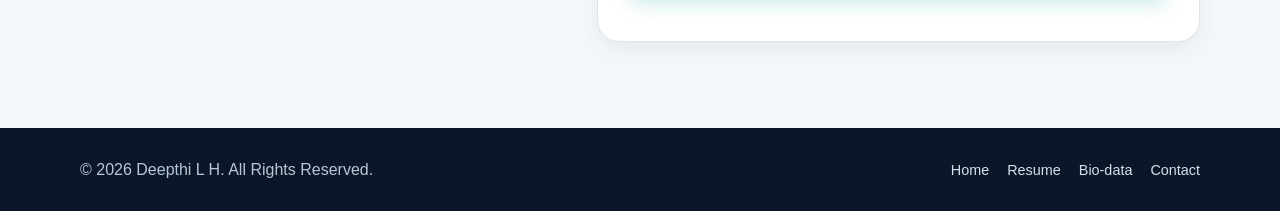
==== commit 32dd5ce4: "Update index.html" ====
--- a/index.html
+++ b/index.html
@@ -1001,7 +1001,7 @@
 
                 <div class="hero-image-wrapper fade-in">
                     <div class="profile-frame">
-                        <img src="profile.jpg" alt="Profile Photograph of Deepthi L H"
+                        <img src="profile.jpeg" alt="Profile Photograph of Deepthi L H"
                              onerror="this.onerror=null; this.src='data:image/svg+xml;utf8,<svg xmlns=%22http://www.w3.org/2000/svg%22 viewBox=%220 0 240 240%22><rect width=%22240%22 height=%22240%22 fill=%22%23e8f1fa%22/><circle cx=%22120%22 cy=%2290%22 r=%2242%22 fill=%22%231b365d%22/><path d=%22M45 210c0-42 34-68 75-68s75 26 75 68%22 fill=%22%231b365d%22/></svg>';">
                     </div>
                 </div>
